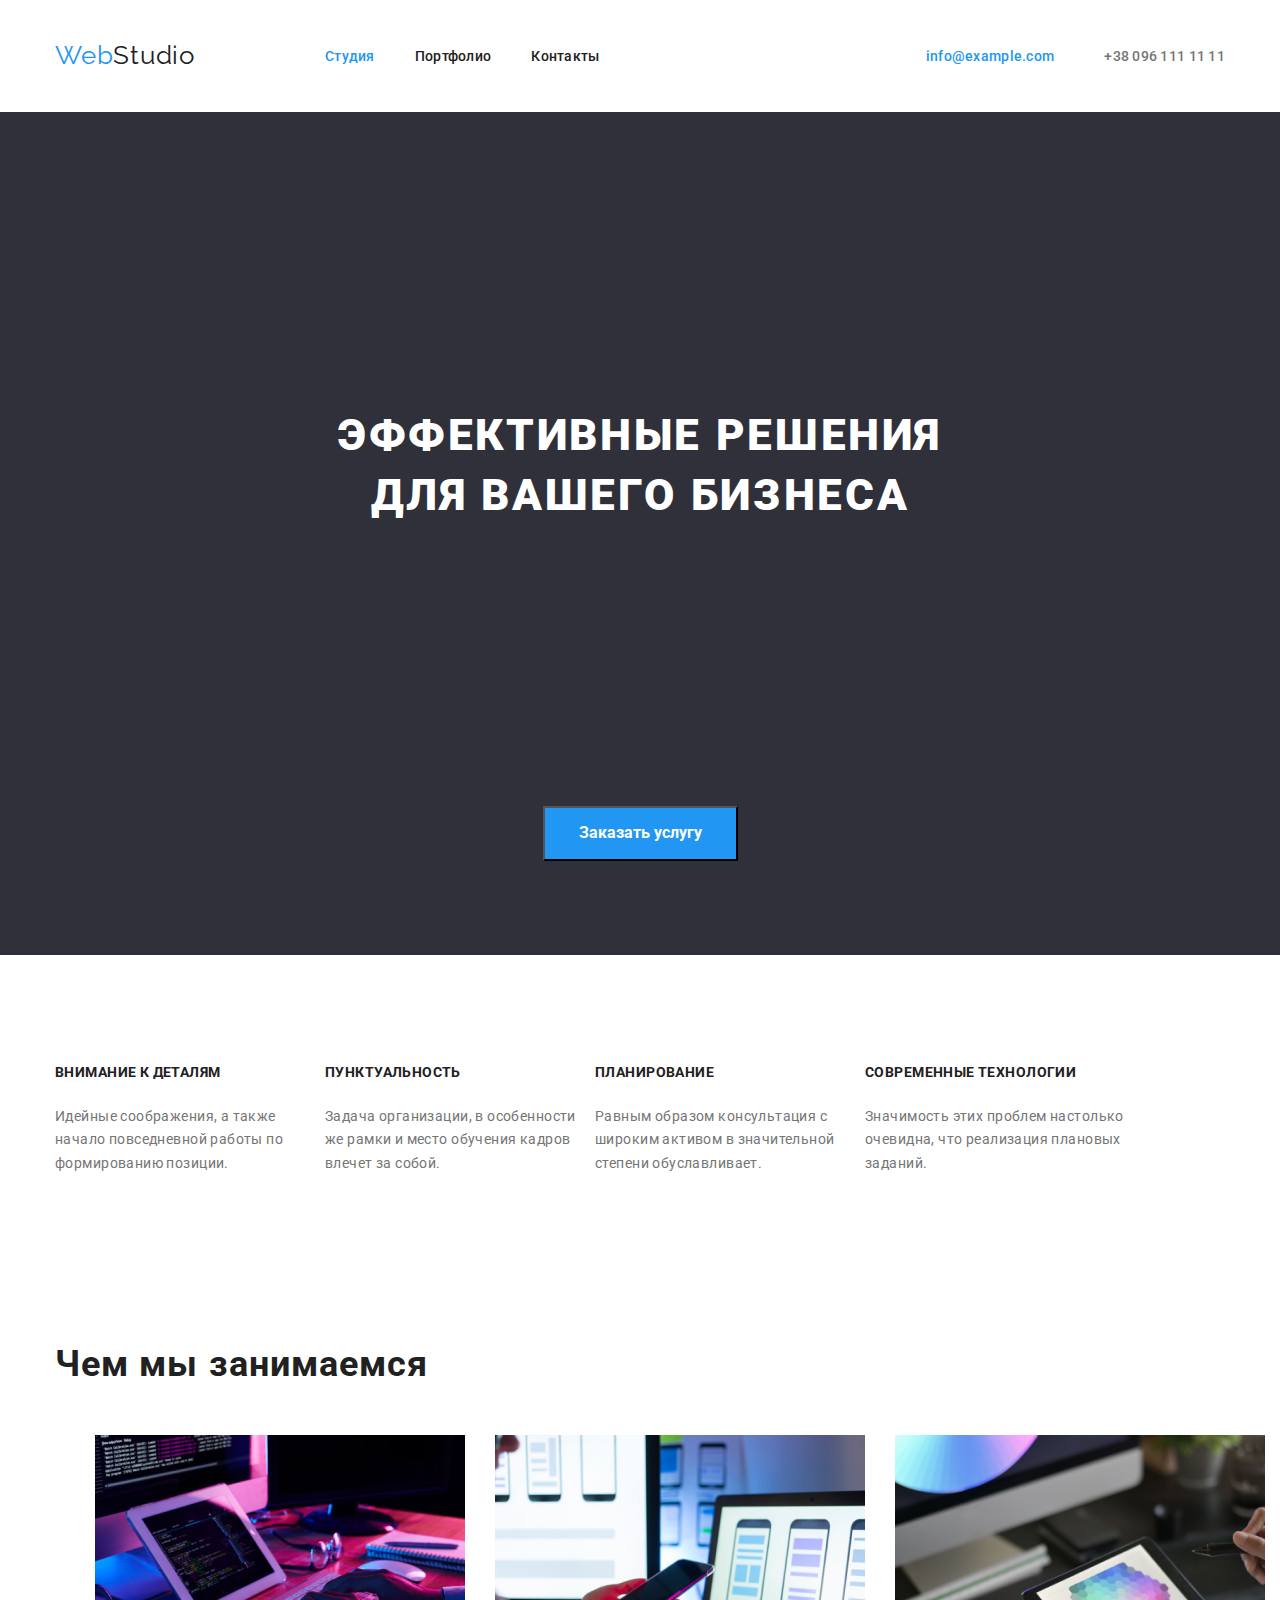
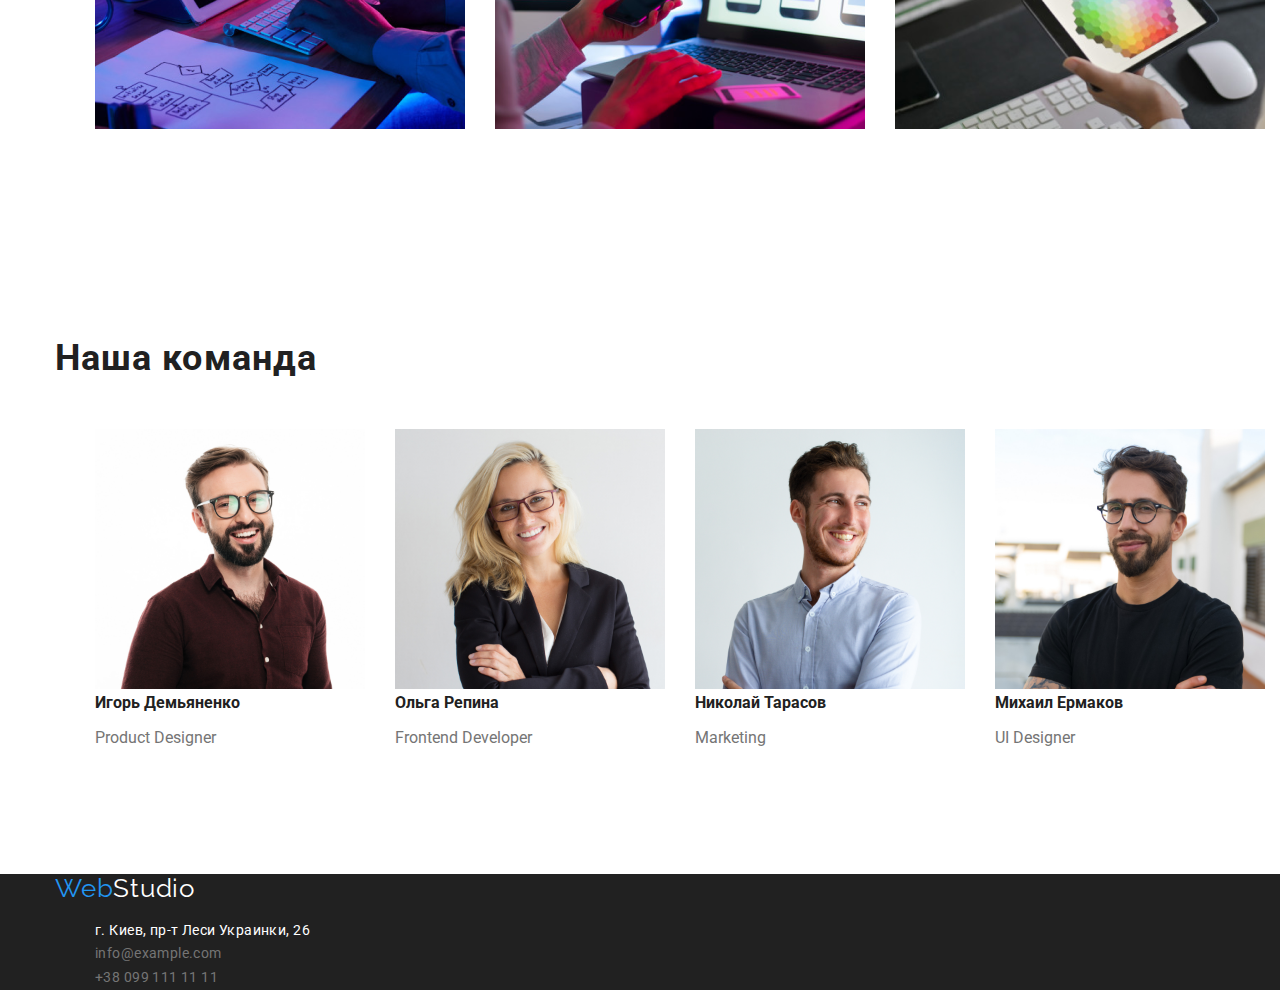
==== index.html @ e4131b30 "HW3" ====
<!DOCTYPE html>
<html lang="en">
  <head>
    <meta charset="UTF-8" />
    <meta http-equiv="X-UA-Compatible" content="IE=edge" />
    <meta name="viewport" content="width=device-width, initial-scale=1.0" />
    <title>Document</title>
    <link rel="preconnect" href="https://fonts.googleapis.com" />
    <link rel="preconnect" href="https://fonts.gstatic.com" crossorigin />
    <link
      href="https://fonts.googleapis.com/css2?family=Raleway:wght@700&family=Roboto:wght@400;500;700;900&display=swap"
      rel="stylesheet"
    />
    <link rel="stylesheet" href="./modern-normalize.css" />
    <link rel="stylesheet" href="./CSS/styles.css" />
  </head>

  <body>
    <header class="page-header">
      <div class="container">
        <div class="header-content">
          <a href="./index.html" class="logo">
            Web<span class="logo_second">Studio</span>
          </a>
          <nav class="title">
            <ul class="site-nav">
              <li class="item">
                <a href="./index.html" class="link current">Студия</a>
              </li>
              <li class="item">
                <a href="./portfolio.html" class="link">Портфолио</a>
              </li>
              <li class="item"><a href="" class="link">Контакты</a></li>
            </ul>
          </nav>
          <ul class="auth-nav">
            <li class="item">
              <a href="mailto:info@example.com" class="link current"
                >info@example.com
              </a>
            </li>
            <li class="item">
              <a href="tel:+380961111111" class="link">+38 096 111 11 11</a>
            </li>
          </ul>
        </div>
      </div>
    </header>
    <main>
      <section class="section hero">
        <div class="container">
          <h1 class="title">
            ЭФФЕКТИВНЫЕ РЕШЕНИЯ<br />
            ДЛЯ ВАШЕГО БИЗНЕСА
          </h1>
          <button type="button" class="text">Заказать услугу</button>
        </div>
      </section>

      <!--Наши преимущества-->
      <section class="section">
        <div class="container">
          <!--<h2>Наши преимущества</h2>-->
          <ul class="feature-list">
            <li class="item">
              <h3 class="title">Внимание к деталям</h3>
              <p class="text">
                Идейные соображения, а также начало повседневной работы по
                формированию позиции.
              </p>
            </li>
            <li class="item">
              <h3 class="title">Пунктуальность</h3>
              <p class="text">
                Задача организации, в особенности же рамки и место обучения
                кадров влечет за собой.
              </p>
            </li>
            <li class="item">
              <h3 class="title">Планирование</h3>
              <p class="text">
                Равным образом консультация с широким активом в значительной
                степени обуславливает.
              </p>
            </li>
            <li class="item">
              <h3 class="title">Современные технологии</h3>
              <p class="text">
                Значимость этих проблем настолько очевидна, что реализация
                плановых заданий.
              </p>
            </li>
          </ul>
        </div>
      </section>
      <!--Секция "Чем мы занимаемся"-->
      <section class="section">
        <div class="container">
          <h2 class="section-title">Чем мы занимаемся</h2>
          <ul class="works-list">
            <li class="works">
              <img
                src="./img/123.png"
                alt="Человек с клавиатурой"
                width="370"
              />
            </li>
            <li class="works">
              <img
                src="./img/telefon.png"
                alt="Человек с телефоном"
                width="370"
              />
            </li>
            <li class="works">
              <img
                src="./img/planshet.png"
                alt="Человек с планшетом"
                width="370"
              />
            </li>
          </ul>
        </div>
      </section>
      <!--Секция "Наша команда"-->
      <section class="section">
        <div class="container">
          <h2 class="section-title">Наша команда</h2>
          <ul class="workers-list">
            <li class="works-img">
              <img src="./img/Product.jpg" alt="Product designer" width="270" />
              <h3 class="title">Игорь Демьяненко</h3>
              <p class="text">Product Designer</p>
            </li>
            <li class="works-img">
              <img
                src="./img/frontend.jpg"
                alt="Frontend developer"
                width="270"
              />
              <h3 class="title">Ольга Репина</h3>
              <p class="text">Frontend Developer</p>
            </li>
            <li class="works-img">
              <img src="./img/marketing.jpg" alt="Marketing" width="270" />
              <h3 class="title">Николай Тарасов</h3>
              <p class="text">Marketing</p>
            </li>
            <li class="works-img">
              <img src="./img/UI.jpg" alt="UI Designer" width="270" />
              <h3 class="title">Михаил Ермаков</h3>
              <p class="text">UI Designer</p>
            </li>
          </ul>
        </div>
      </section>
    </main>
    <footer class="end-page">
      <div class="container">
        <a href="./index.html" class="logo"
          >Web<span class="logo_second_color">Studio</span></a
        >
        <address>
          <ul class="address-section">
            <li><a href="" class="link">г. Киев, пр-т Леси Украинки, 26</a></li>
            <li>
              <a href="mailto:info@example.com" class="text"
                >info@example.com</a
              >
            </li>
            <li>
              <a href="tel:+380991111111" class="text">+38 099 111 11 11</a>
            </li>
          </ul>
        </address>
      </div>
    </footer>
  </body>
</html>
---- CSS/styles.css ----
:root {
  --primary-text-color: #757575;
  --litle-text-color: #212121;
  --accent-color: #2196f3;
  --additional-color: #ffffff;
}
body {
  font-family: Roboto, sans-serif;
  color: var(--primary-text-color);
}
ul {
  list-style: none;
}

.container {
  width: 1200px;
  margin-left: auto;
  margin-right: auto;
  padding-left: 15px;
  padding-right: 15px;
}
h1,
h2,
h3 {
  margin: 0;
  padding: 0;
}

.link {
  margin: 0;
  padding: 0;
  list-style: none;
}
.header-content {
  align-items: center;
  display: flex;
}

/*logo*/
.logo {
  font-family: Raleway, sans-serif;
  font-size: 26px;
  line-height: 1.12;
  letter-spacing: 0.03em;
  color: var(--accent-color);
  text-decoration: none;
}
.logo_second {
  color: var(--litle-text-color);
}

/*site-nave*/

.site-nav {
  display: flex;
  margin-left: 90px;
}
.auth-nav {
  display: flex;
  margin-left: auto;
}

.site-nav .item {
  margin-right: 40px;
}
.site-nav .item:last-child {
  margin-right: 0;
}

.site-nav .link {
  display: block;
  padding-top: 32px;
  padding-bottom: 32px;
  color: var(--litle-text-color);
  text-decoration: none;
  font-weight: 500;
  font-size: 14px;
  line-height: 1.14x;
  letter-spacing: 0.02em;
}
.site-nav .link:hover,
.site-nav .link:focus {
  color: var(--accent-color);
  display: block;
}
.site-nav .link.current {
  color: var(--accent-color);
}
.auth-nav .item + .item {
  margin-left: 50px;
}
.auth-nav .link {
  color: var(--primary-text-color);
  text-decoration: none;
  font-weight: 500;
  font-size: 14px;
  line-height: 1.14;
  letter-spacing: 0.02em;
}
.auth-nav .link:hover,
.auth-nav .link:focus {
  color: var(--accent-color);
  display: block;
}
.auth-nav .link.current {
  color: var(--accent-color);
}
.hero {
  background: rgba(47, 48, 58, 1);
  text-align: center;
}

.hero .title {
  color: var(--additional-color);
  font-weight: 900;
  font-size: 44px;
  line-height: 1.36;

  letter-spacing: 0.06em;
  padding-top: 200px;
  padding-bottom: 280px;
}
.hero .text {
  font-weight: 700;
  font-size: 16px;
  line-height: 1.8;
  background-color: var(--accent-color);
  color: var(--additional-color);
  margin-left: auto;
  margin-right: auto;
  cursor: pointer;
  display: inline-block;
  padding: 11px 34px;
}

/*Наши преимущества */
.section {
  padding-top: 94px;
  padding-bottom: 94px;
}
.feature-list {
  display: flex;
  align-items: center;
  padding: 0;
}
.feature-list .item {
  width: 270px;
  height: 75px;
  left: 215px;
  top: 800px;
}
.feature-list .title {
  font-weight: 700;
  font-size: 14px;
  line-height: 1.14;
  letter-spacing: 0.03em;
  text-transform: uppercase;
  color: var(--litle-text-color);
  padding-bottom: 10px;
  align-items: center;
}
.feature-list .text {
  font-weight: 400;
  font-size: 14px;
  line-height: 1.7;
  color: var(--primary-text-color);
  letter-spacing: 0.03em;
}

.section-title {
  align-items: center;
  margin-bottom: 50px;
  font-weight: 700;
  font-size: 36px;
  line-height: 1.16;
  letter-spacing: 0.03em;
  color: var(--litle-text-color);
}
.works-list {
  display: flex;
}
.works {
  margin-right: 30px;
}
.workers-list {
  display: flex;
}
.works-img {
  margin-right: 30px;
}
.workers-list .title {
  font-size: 16px;
  line-height: 1.18;
  color: var(--litle-text-color);
}
.workers-list .text {
  font-weight: 400;
  font-size: 16px;
  line-height: 1.18;
  color: var(--primary-text-color);
}
.end-page {
  background-color: var(--litle-text-color);
}
.logo_second_color {
  color: var(--additional-color);
}
.address-section .link {
  font-weight: 400;
  font-size: 14px;
  line-height: 1.7;
  color: var(--additional-color);
  letter-spacing: 0.03em;
  text-decoration: none;
  font-style: normal;
}
.address-section .text {
  font-weight: 400;
  font-size: 14px;
  line-height: 1.71;
  letter-spacing: 0.03em;
  color: var(--primary-text-color);
  text-decoration: none;
  font-style: normal;
}

/*portfolio section */
.btn {
  margin-left: 495px;
  margin-right: auto;
}
.btn .item + .item {
  margin-left: 8px;
}
.btn .item {
  margin-top: 100px;
}

.btn .current {
  font-weight: 500;
  font-size: 16px;
  line-height: 1.62;
  text-align: center;
  letter-spacing: 0.03em;
  color: var(--additional-color);
  background-color: var(--accent-color);
}
.btn .filter-button {
  font-weight: 500;
  font-size: 16px;
  line-height: 1.62;
  text-align: center;
  letter-spacing: 0.03em;
  color: var(--litle-text-color);
  cursor: pointer;
}
.btn .filter-button:hover,
.btn .filter-button:focus {
  background-color: var(--accent-color);
  color: var(--additional-color);
}
.projects .link {
  font-weight: 700;
  font-size: 18px;
  line-height: 2;
  letter-spacing: 0.06em;
  color: var(--litle-text-color);
}
.projects .text {
  font-weight: 400;
  font-size: 16px;
  line-height: 1.88;
  letter-spacing: 0.03em;
  color: var(--primary-text-color);
}
.project .title {
  display: none;
}
.project .btn {
  display: flex;
}

.projects {
  display: flex;
  flex-wrap: wrap;
  width: 1230px;
  padding-left: 15px;
  padding-right: 15px;
  margin-left: auto;
  margin-right: auto;
}
.element {
  width: calc((100% - 60px) / 3);
  margin-right: 30px;
  margin-bottom: 30px;
}
.element:nth-child(3n) {
  margin-right: 0px;
}
.element:nth-last-child(-n + 3) {
  margin-bottom: 0px;
}
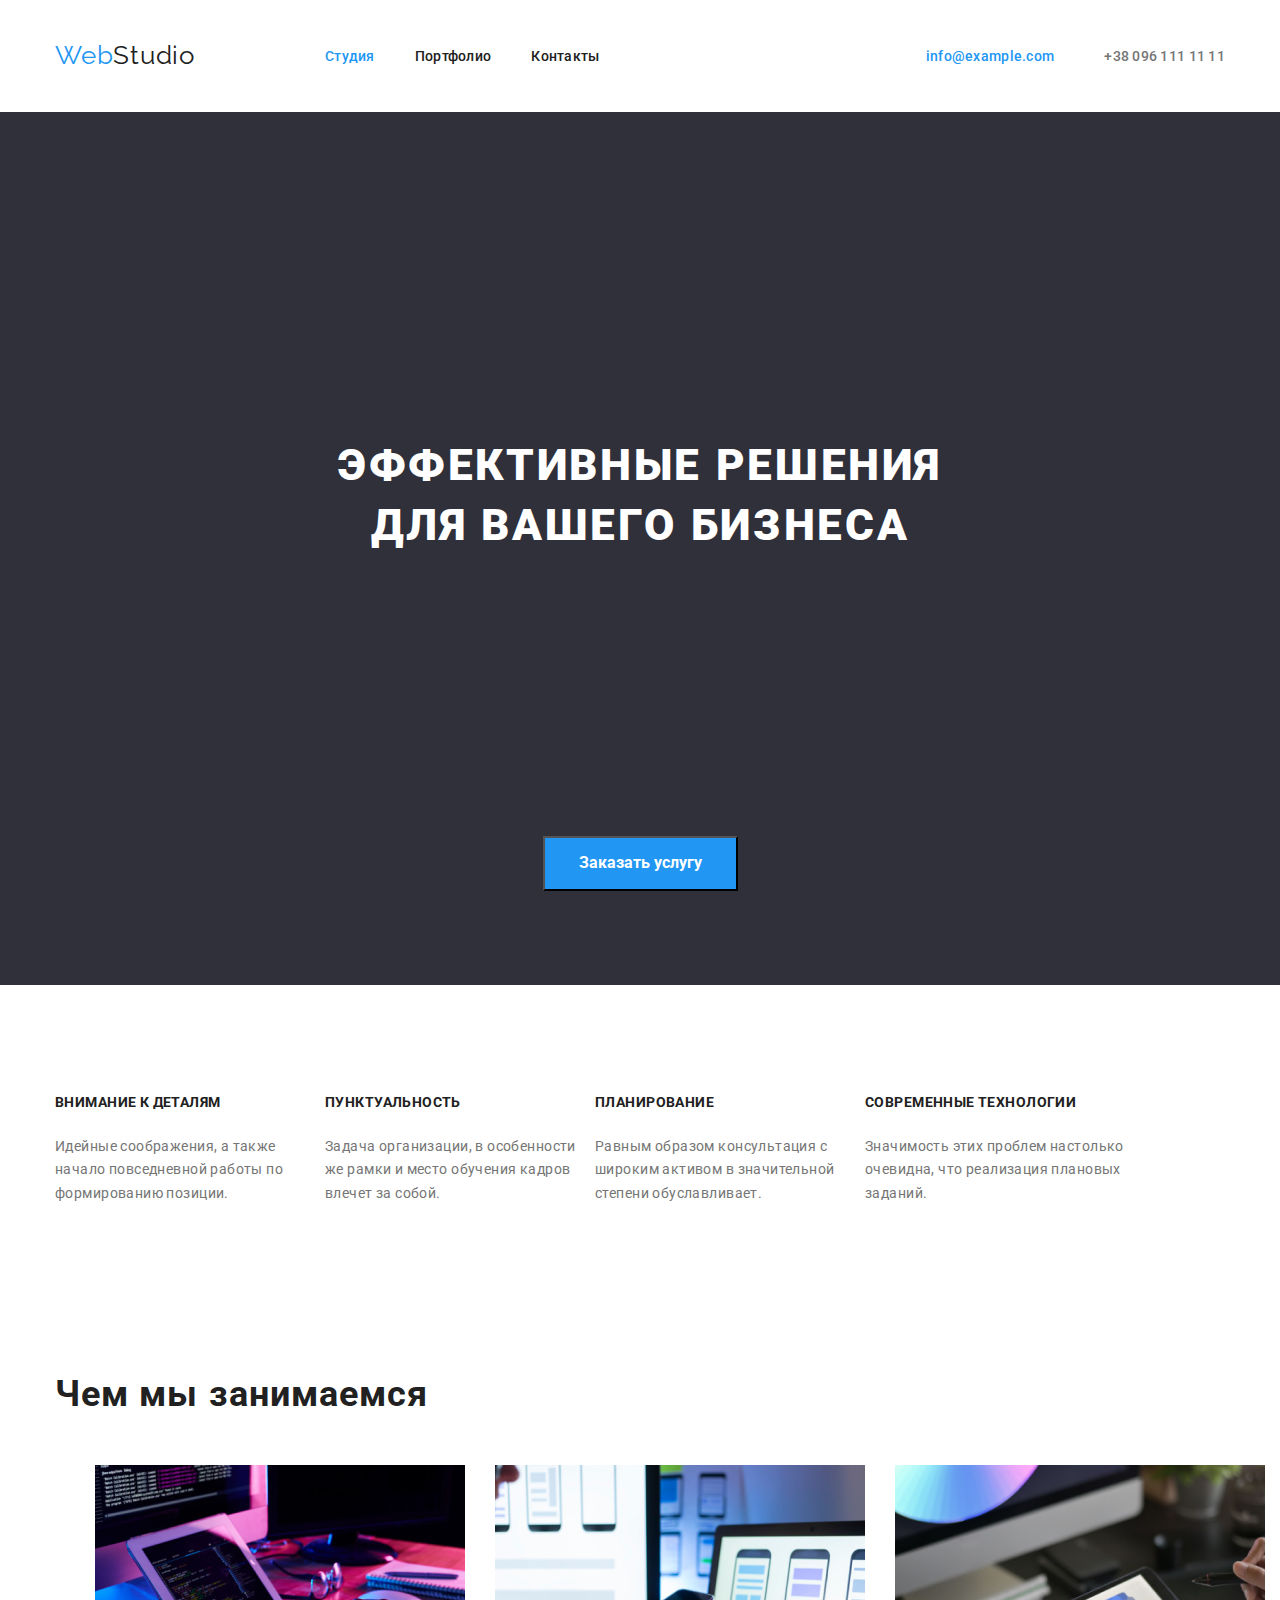
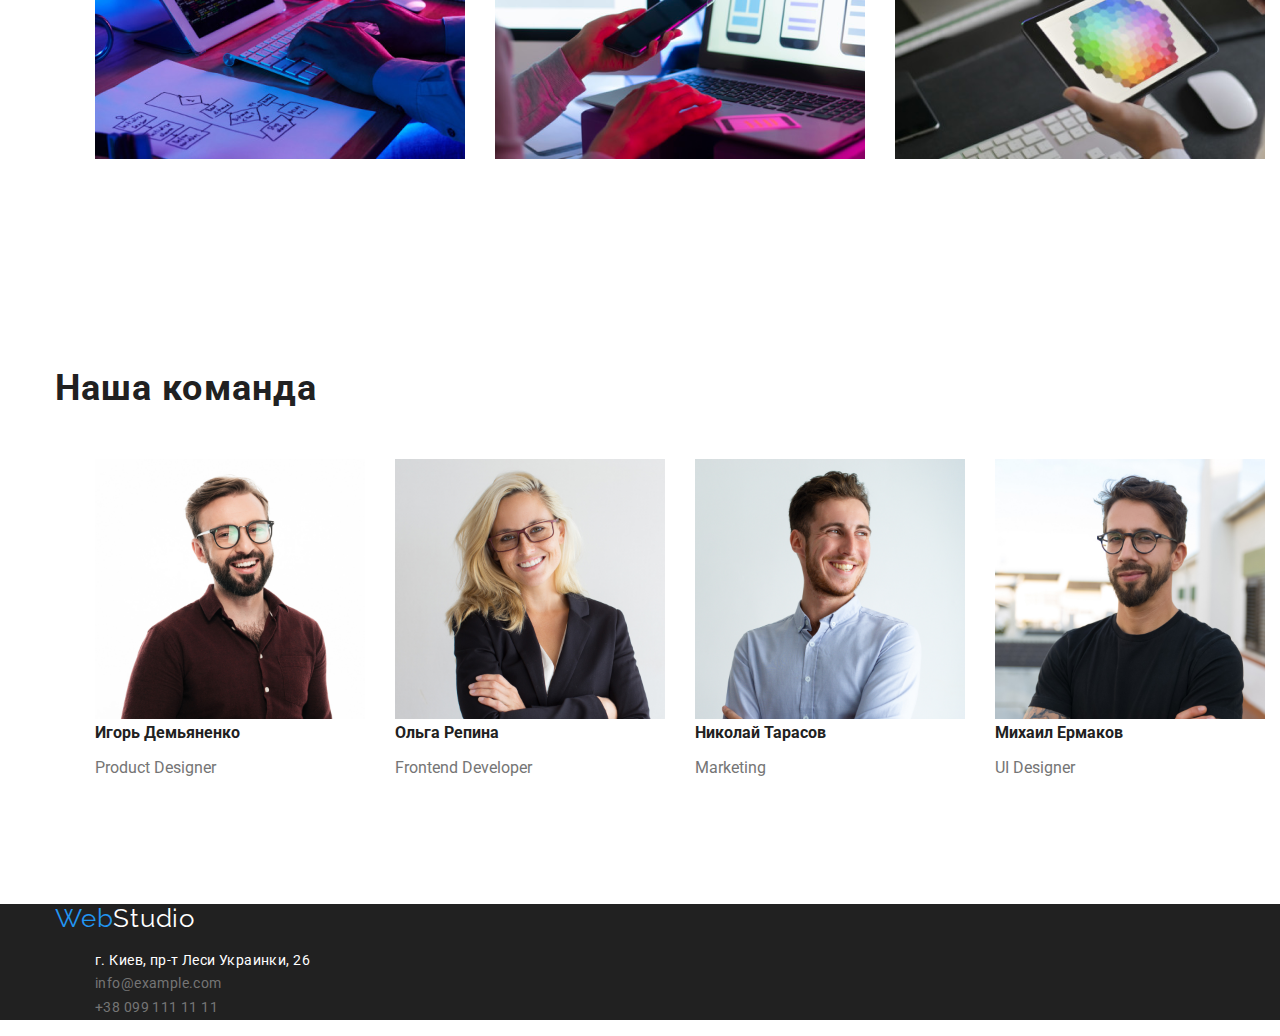
==== commit b481fd1d: "HW3" ====
--- a/index.html
+++ b/index.html
@@ -53,7 +53,7 @@
             ЭФФЕКТИВНЫЕ РЕШЕНИЯ<br />
             ДЛЯ ВАШЕГО БИЗНЕСА
           </h1>
-          <button type="button" class="text">Заказать услугу</button>
+          <button type="button" class="button">Заказать услугу</button>
         </div>
       </section>
 
--- a/CSS/styles.css
+++ b/CSS/styles.css
@@ -115,12 +115,12 @@
   font-weight: 900;
   font-size: 44px;
   line-height: 1.36;
-
   letter-spacing: 0.06em;
   padding-top: 200px;
   padding-bottom: 280px;
-}
-.hero .text {
+  margin-top: 30px;
+}
+.hero .button {
   font-weight: 700;
   font-size: 16px;
   line-height: 1.8;
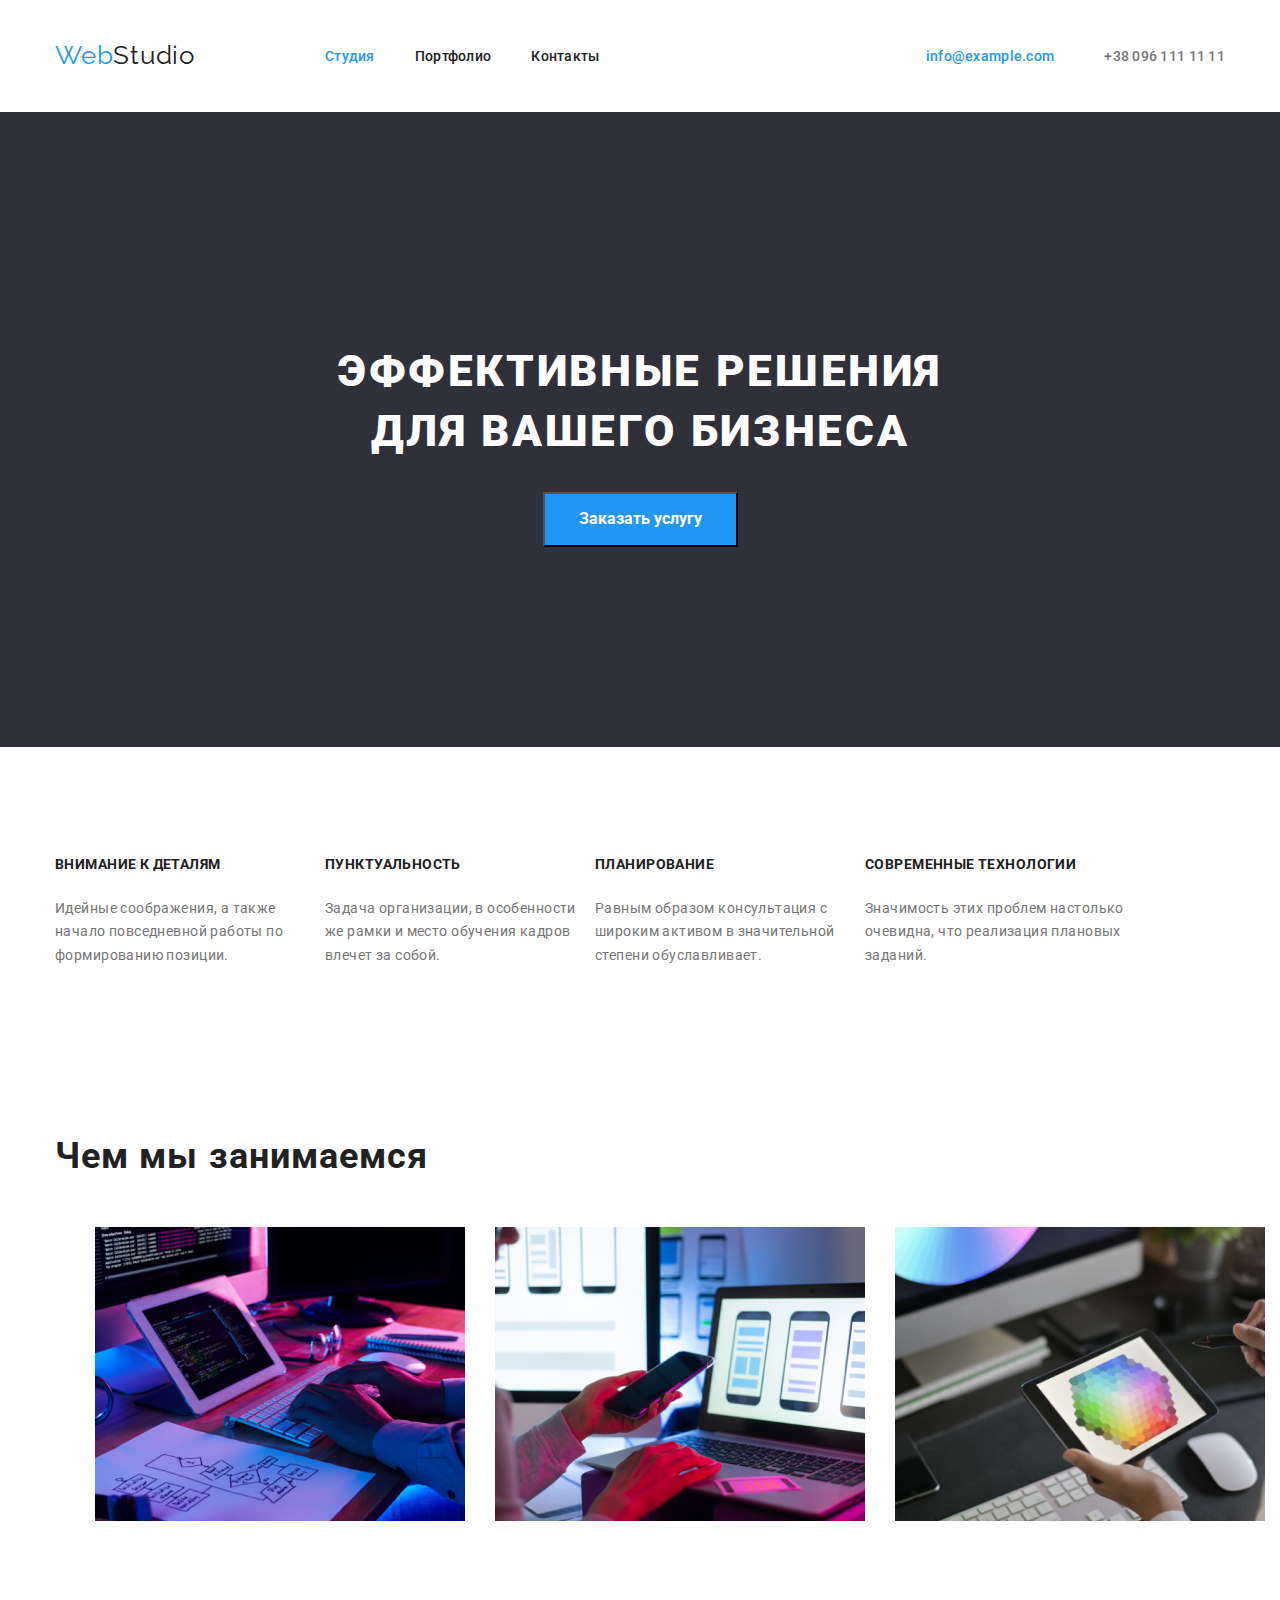
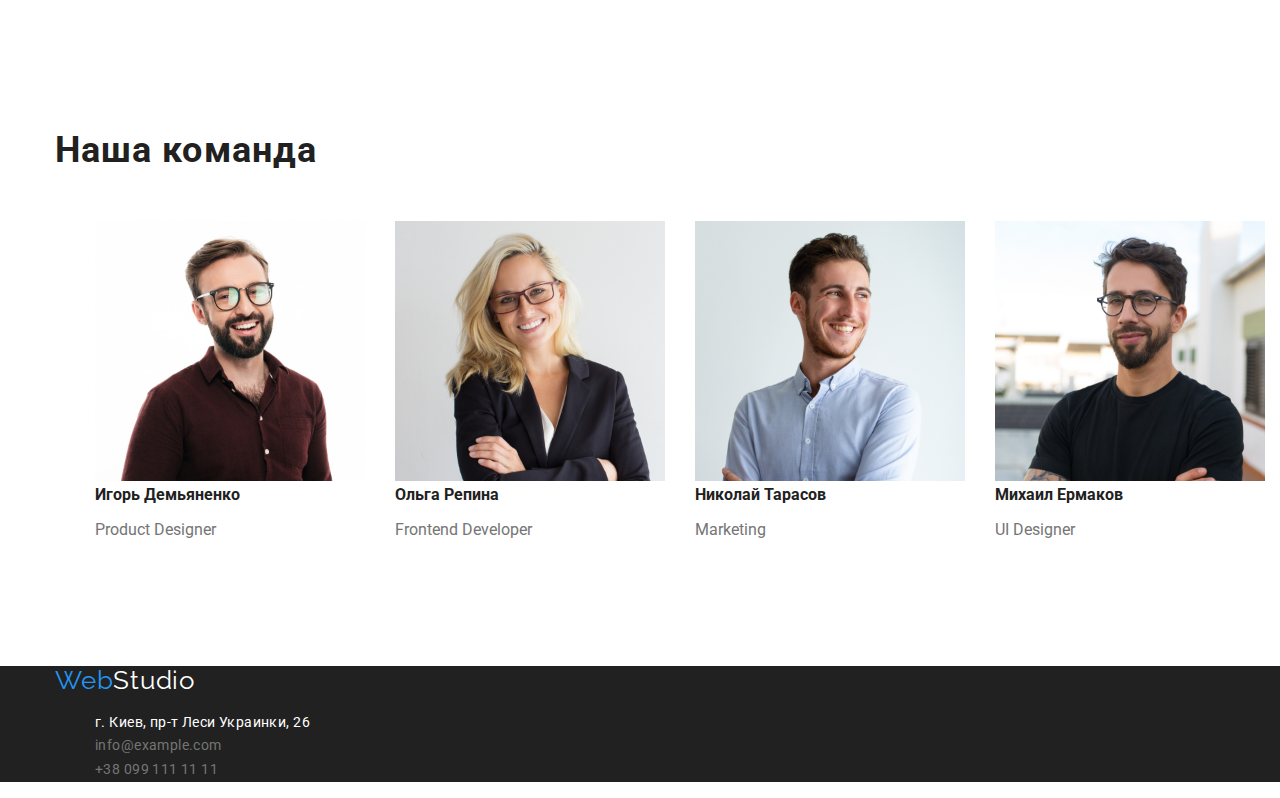
==== commit 44d1988f: "HW3" ====
--- a/index.html
+++ b/index.html
@@ -47,7 +47,7 @@
       </div>
     </header>
     <main>
-      <section class="section hero">
+      <section class="hero">
         <div class="container">
           <h1 class="title">
             ЭФФЕКТИВНЫЕ РЕШЕНИЯ<br />
--- a/CSS/styles.css
+++ b/CSS/styles.css
@@ -108,6 +108,7 @@
 .hero {
   background: rgba(47, 48, 58, 1);
   text-align: center;
+  padding: 200px 0;
 }
 
 .hero .title {
@@ -116,8 +117,6 @@
   font-size: 44px;
   line-height: 1.36;
   letter-spacing: 0.06em;
-  padding-top: 200px;
-  padding-bottom: 280px;
   margin-top: 30px;
 }
 .hero .button {
@@ -131,6 +130,7 @@
   cursor: pointer;
   display: inline-block;
   padding: 11px 34px;
+  margin-top: 30px;
 }
 
 /*Наши преимущества */
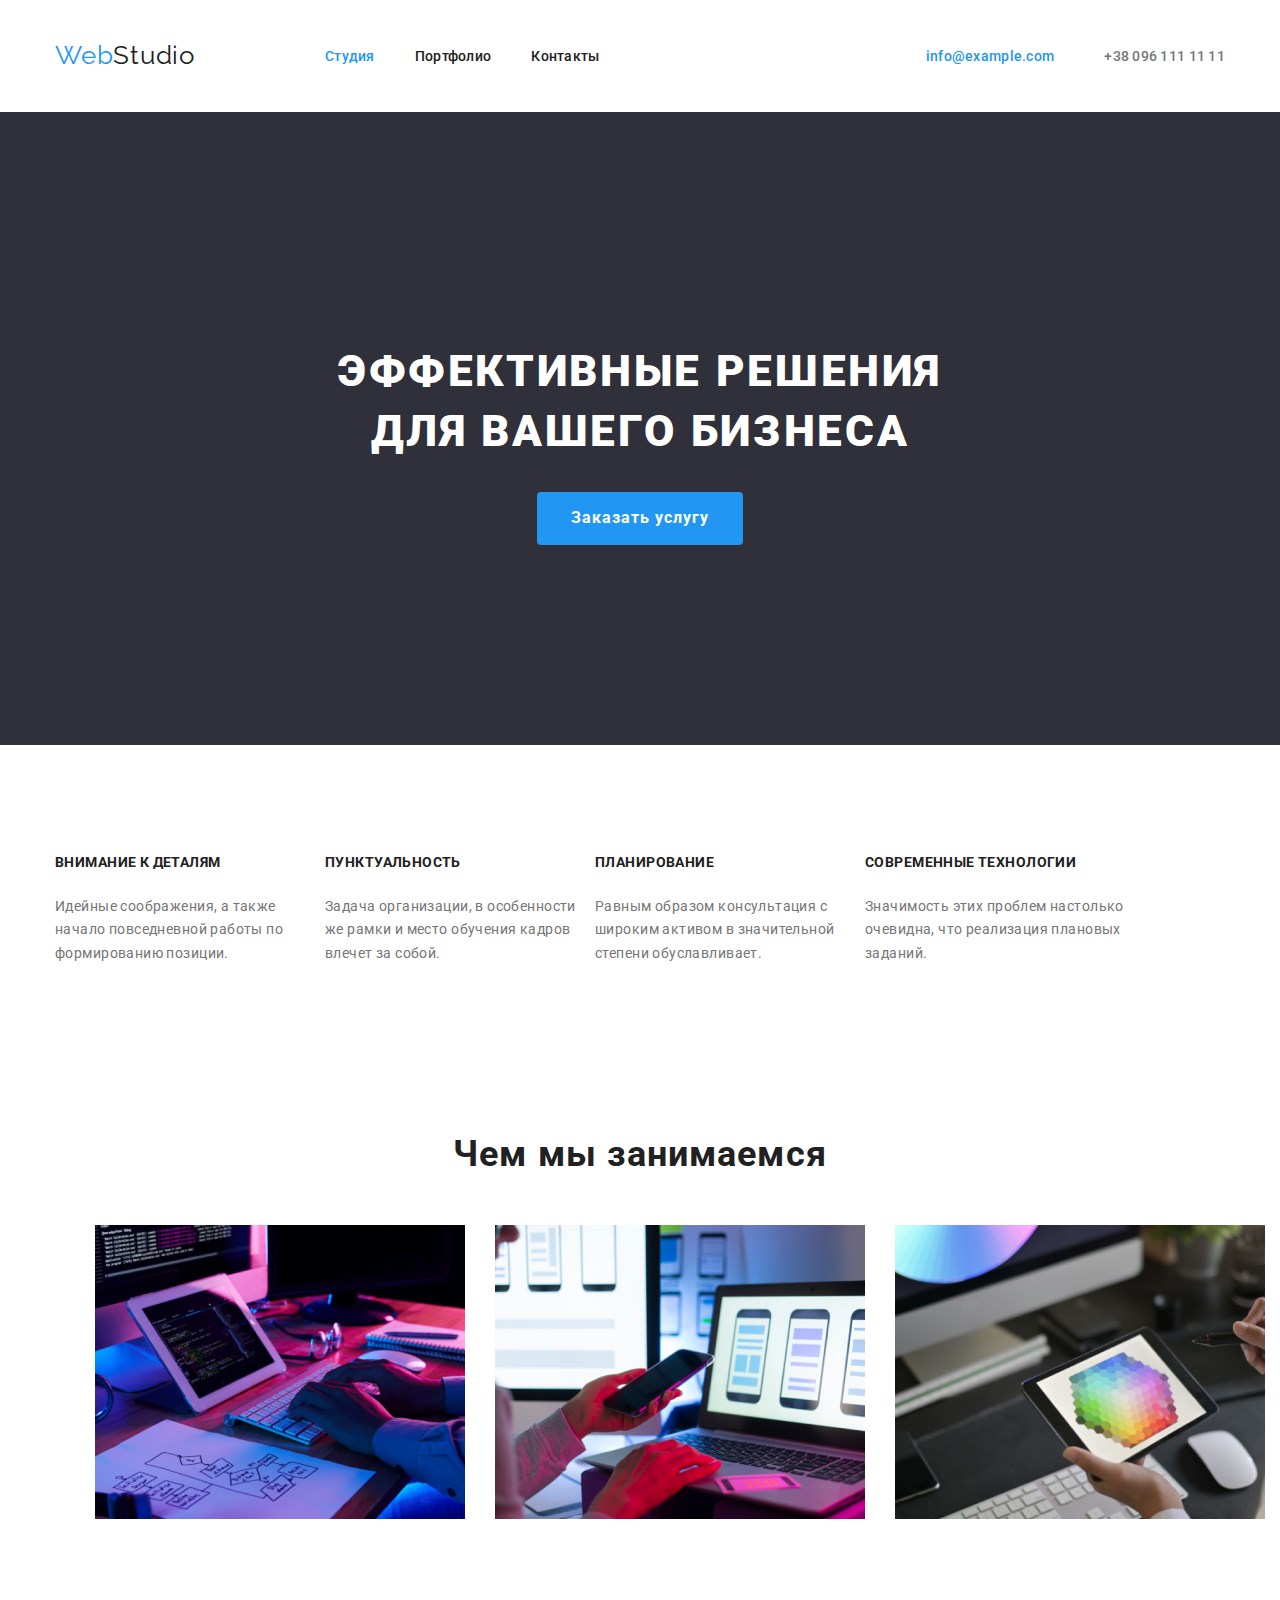
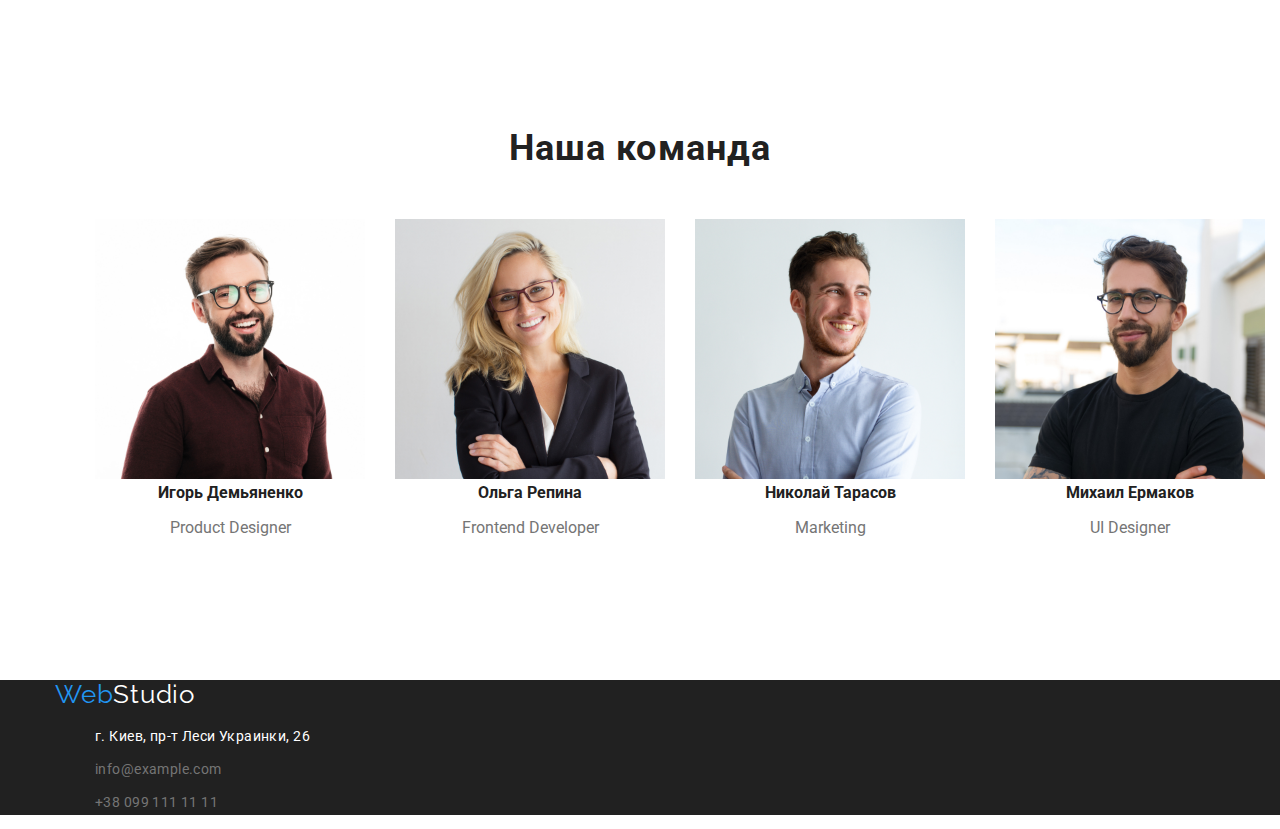
==== commit 6d3480e5: "HW3" ====
--- a/index.html
+++ b/index.html
@@ -157,18 +157,20 @@
     </main>
     <footer class="end-page">
       <div class="container">
-        <a href="./index.html" class="logo"
-          >Web<span class="logo_second_color">Studio</span></a
-        >
-        <address>
+        <p class="logo-footer">
+          <a href="./index.html" class="logo"
+            >Web<span class="logo_second_color">Studio</span></a
+          >
+        </p>
+        <address class="address">
           <ul class="address-section">
-            <li><a href="" class="link">г. Киев, пр-т Леси Украинки, 26</a></li>
-            <li>
+            <li class="street"><a href="" class="link">г. Киев, пр-т Леси Украинки, 26</a></li>
+            <li class="mail">
               <a href="mailto:info@example.com" class="text"
                 >info@example.com</a
               >
             </li>
-            <li>
+            <li class="mail">
               <a href="tel:+380991111111" class="text">+38 099 111 11 11</a>
             </li>
           </ul>
--- a/CSS/styles.css
+++ b/CSS/styles.css
@@ -129,8 +129,11 @@
   margin-right: auto;
   cursor: pointer;
   display: inline-block;
-  padding: 11px 34px;
+  padding: 10px 32px;
   margin-top: 30px;
+  border-color: transparent;
+  letter-spacing: 0.06em;
+  border-radius: 4px;
 }
 
 /*Наши преимущества */
@@ -168,7 +171,7 @@
 }
 
 .section-title {
-  align-items: center;
+  text-align: center;
   margin-bottom: 50px;
   font-weight: 700;
   font-size: 36px;
@@ -192,18 +195,32 @@
   font-size: 16px;
   line-height: 1.18;
   color: var(--litle-text-color);
+  text-align: center;
 }
 .workers-list .text {
   font-weight: 400;
   font-size: 16px;
   line-height: 1.18;
   color: var(--primary-text-color);
+  text-align: center;
 }
 .end-page {
   background-color: var(--litle-text-color);
 }
 .logo_second_color {
   color: var(--additional-color);
+}
+.address {
+  font-style: normal;
+  font-size: 14px;
+  line-height: 1.71;
+  letter-spacing: 0.03em;
+}
+.address .street {
+  margin-bottom: 9px;
+}
+.address .mail {
+  margin-bottom: 9px;
 }
 .address-section .link {
   font-weight: 400;
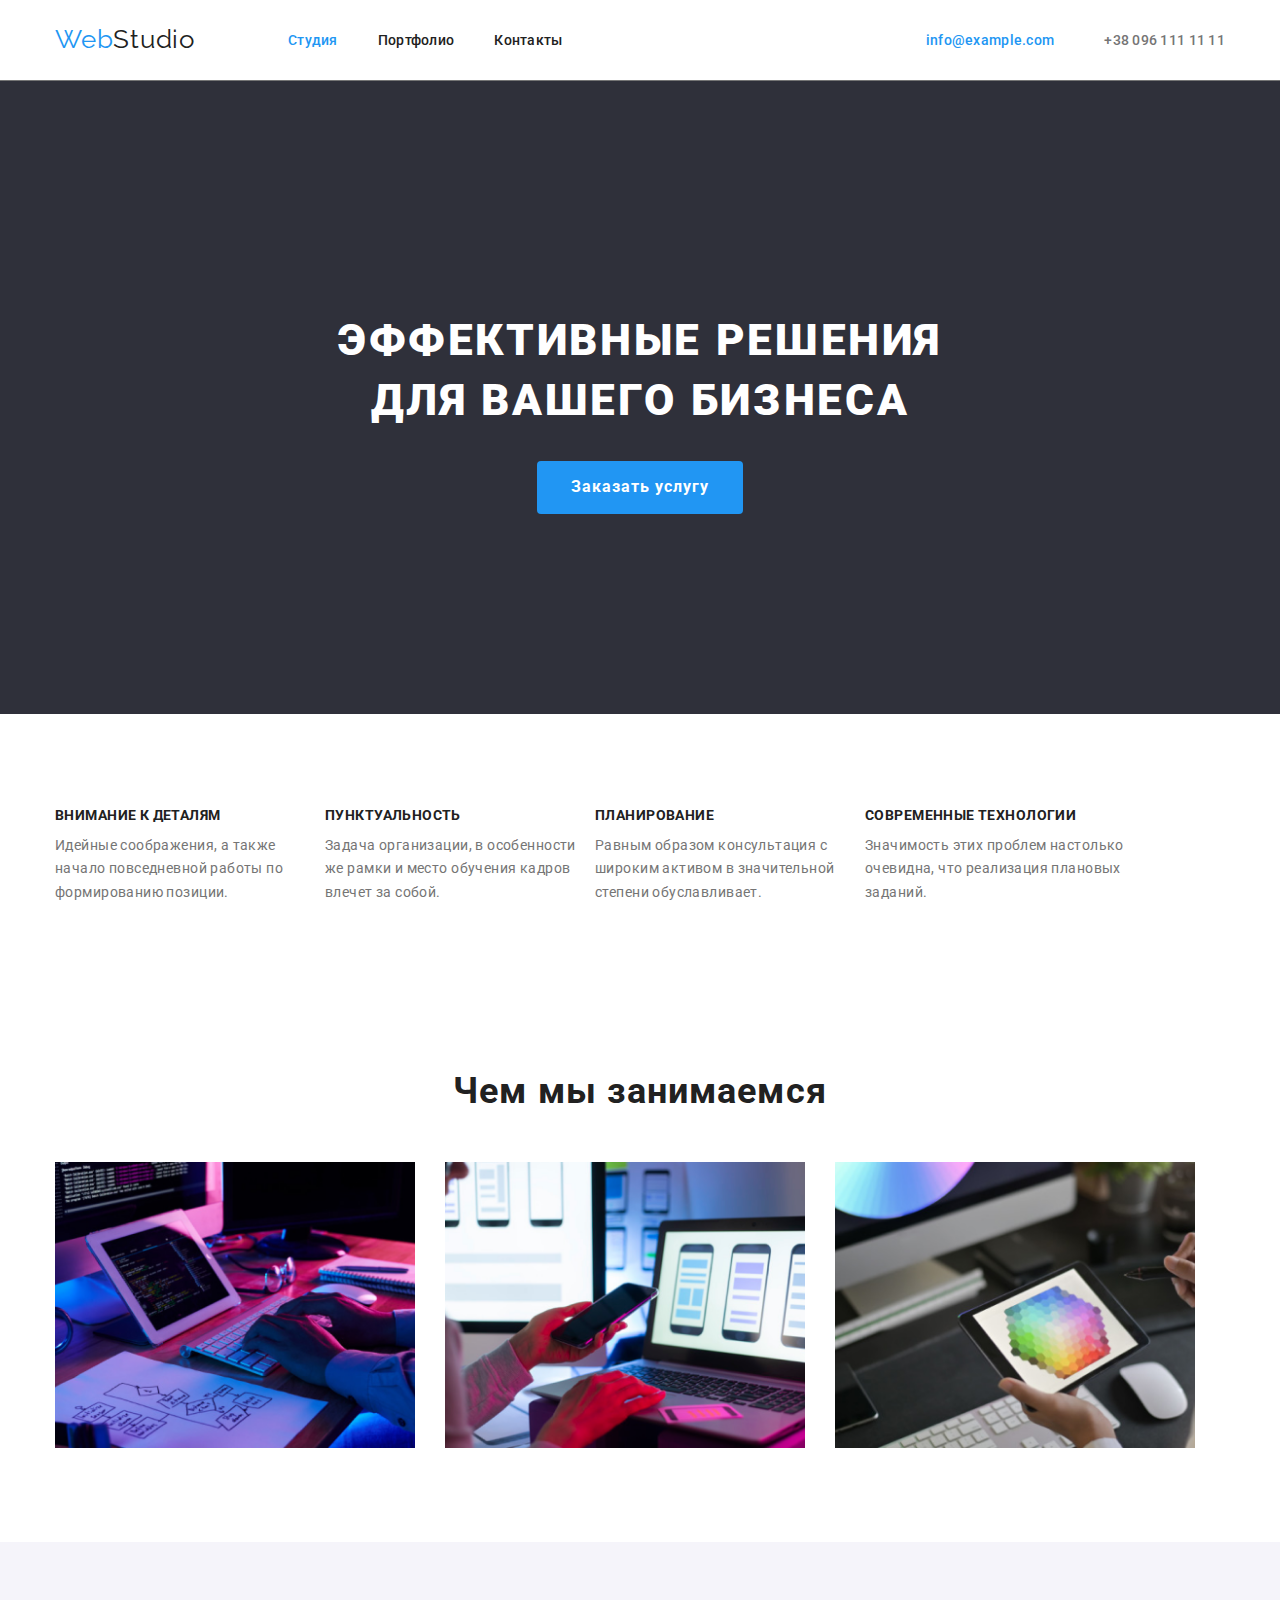
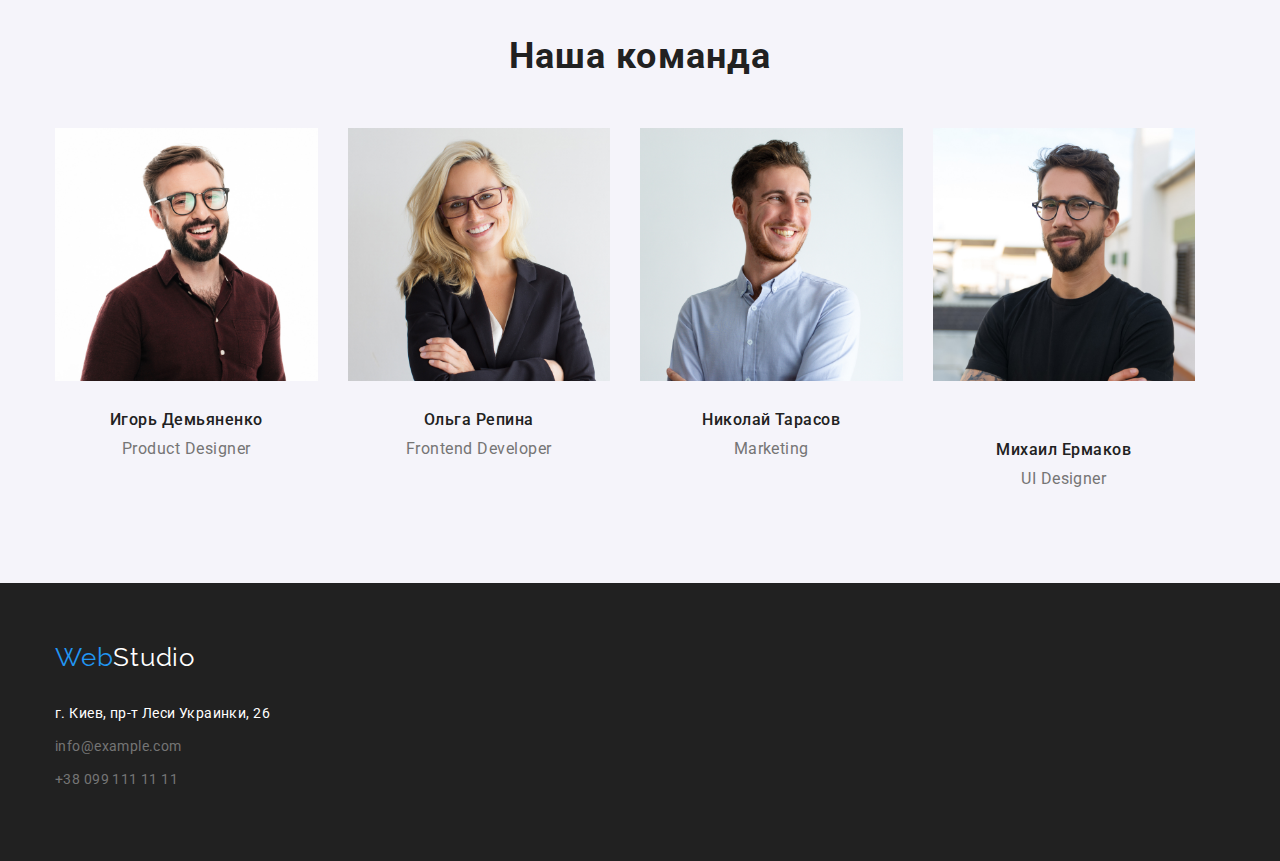
==== commit a15289e1: "HW3" ====
--- a/index.html
+++ b/index.html
@@ -22,7 +22,7 @@
           <a href="./index.html" class="logo">
             Web<span class="logo_second">Studio</span>
           </a>
-          <nav class="title">
+          <nav class="nav-block">
             <ul class="site-nav">
               <li class="item">
                 <a href="./index.html" class="link current">Студия</a>
@@ -61,6 +61,7 @@
       <section class="section">
         <div class="container">
           <!--<h2>Наши преимущества</h2>-->
+          <h2 class="hide">Наши преимущества</h2>
           <ul class="feature-list">
             <li class="item">
               <h3 class="title">Внимание к деталям</h3>
@@ -123,14 +124,16 @@
         </div>
       </section>
       <!--Секция "Наша команда"-->
-      <section class="section">
+      <section class="section team">
         <div class="container">
           <h2 class="section-title">Наша команда</h2>
           <ul class="workers-list">
             <li class="works-img">
               <img src="./img/Product.jpg" alt="Product designer" width="270" />
+             <div class="team-section">
               <h3 class="title">Игорь Демьяненко</h3>
               <p class="text">Product Designer</p>
+              </div>
             </li>
             <li class="works-img">
               <img
@@ -138,18 +141,24 @@
                 alt="Frontend developer"
                 width="270"
               />
+              <div class="team-section">
               <h3 class="title">Ольга Репина</h3>
               <p class="text">Frontend Developer</p>
+              </div>
             </li>
             <li class="works-img">
-              <img src="./img/marketing.jpg" alt="Marketing" width="270" />
-              <h3 class="title">Николай Тарасов</h3>
+               <img src="./img/marketing.jpg" alt="Marketing" width="270" />
+             <div class="team-section">
+                <h3 class="title">Николай Тарасов</h3>
               <p class="text">Marketing</p>
+              </div>
             </li>
             <li class="works-img">
-              <img src="./img/UI.jpg" alt="UI Designer" width="270" />
-              <h3 class="title">Михаил Ермаков</h3>
+               <img src="./img/UI.jpg" alt="UI Designer" width="270" />
+               <div class="team-section"></div>
+                <h3 class="title">Михаил Ермаков</h3>
               <p class="text">UI Designer</p>
+              </div>
             </li>
           </ul>
         </div>
@@ -164,7 +173,9 @@
         </p>
         <address class="address">
           <ul class="address-section">
-            <li class="street"><a href="" class="link">г. Киев, пр-т Леси Украинки, 26</a></li>
+            <li class="street">
+              <a href="" class="link">г. Киев, пр-т Леси Украинки, 26</a>
+            </li>
             <li class="mail">
               <a href="mailto:info@example.com" class="text"
                 >info@example.com</a
--- a/CSS/styles.css
+++ b/CSS/styles.css
@@ -9,6 +9,8 @@
   color: var(--primary-text-color);
 }
 ul {
+  margin: 0;
+  padding: 0;
   list-style: none;
 }
 
@@ -16,12 +18,12 @@
   width: 1200px;
   margin-left: auto;
   margin-right: auto;
-  padding-left: 15px;
-  padding-right: 15px;
+  padding: 0 15px;
 }
 h1,
 h2,
-h3 {
+h3,
+p {
   margin: 0;
   padding: 0;
 }
@@ -34,6 +36,9 @@
 .header-content {
   align-items: center;
   display: flex;
+}
+.page-header {
+  border-bottom: 1px solid;
 }
 
 /*logo*/
@@ -50,10 +55,12 @@
 }
 
 /*site-nave*/
+.nav-block {
+  margin-left: 93px;
+}
 
 .site-nav {
   display: flex;
-  margin-left: 90px;
 }
 .auth-nav {
   display: flex;
@@ -69,8 +76,7 @@
 
 .site-nav .link {
   display: block;
-  padding-top: 32px;
-  padding-bottom: 32px;
+  padding: 32px 0;
   color: var(--litle-text-color);
   text-decoration: none;
   font-weight: 500;
@@ -141,6 +147,16 @@
   padding-top: 94px;
   padding-bottom: 94px;
 }
+.hide {
+  position: absolute;
+  width: 1px;
+  height: 1px;
+  margin: -1px;
+  padding: 0;
+  overflow: hidden;
+  border: 0;
+  clip: rect(0 0 0 0);
+}
 .feature-list {
   display: flex;
   align-items: center;
@@ -182,9 +198,17 @@
 .works-list {
   display: flex;
 }
+img {
+  display: block;
+  max-width: 100%;
+  height: auto;
+}
 .works {
   margin-right: 30px;
 }
+.team {
+  background: #f5f4fa;
+}
 .workers-list {
   display: flex;
 }
@@ -192,21 +216,32 @@
   margin-right: 30px;
 }
 .workers-list .title {
+  font-weight: 500;
   font-size: 16px;
   line-height: 1.18;
   color: var(--litle-text-color);
   text-align: center;
+  letter-spacing: 0.03em;
 }
 .workers-list .text {
   font-weight: 400;
+  line-height: 19px;
   font-size: 16px;
   line-height: 1.18;
   color: var(--primary-text-color);
   text-align: center;
+  letter-spacing: 0.03em;
+  margin-top: 10px;
+}
+.team-section {
+  padding-top: 30px;
+  padding-bottom: 30px;
 }
 .end-page {
+  padding: 60px 0;
   background-color: var(--litle-text-color);
 }
+
 .logo_second_color {
   color: var(--additional-color);
 }
@@ -215,6 +250,11 @@
   font-size: 14px;
   line-height: 1.71;
   letter-spacing: 0.03em;
+  margin-top: 30px;
+}
+.address-section {
+  margin-bottom: 0;
+  padding: 0;
 }
 .address .street {
   margin-bottom: 9px;
@@ -295,6 +335,8 @@
 }
 .project .btn {
   display: flex;
+}
+.project .item {
 }
 
 .projects {
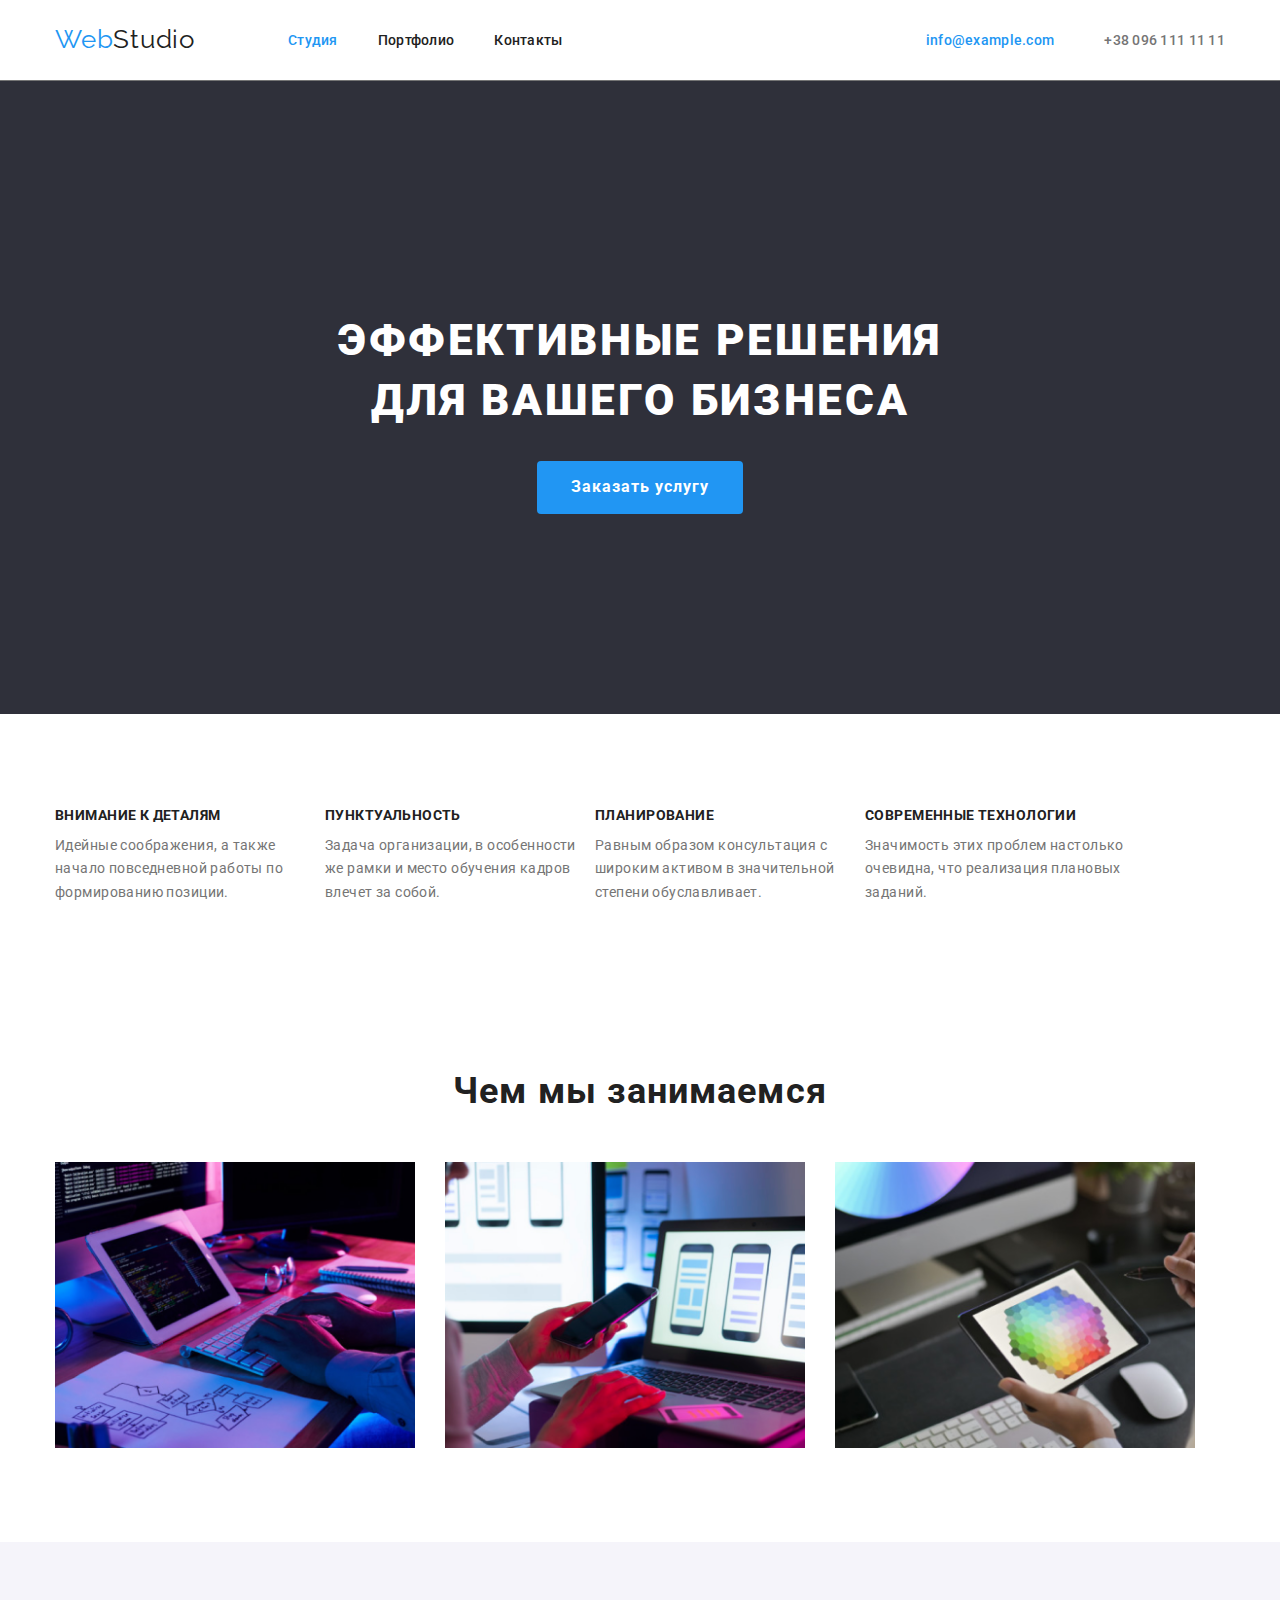
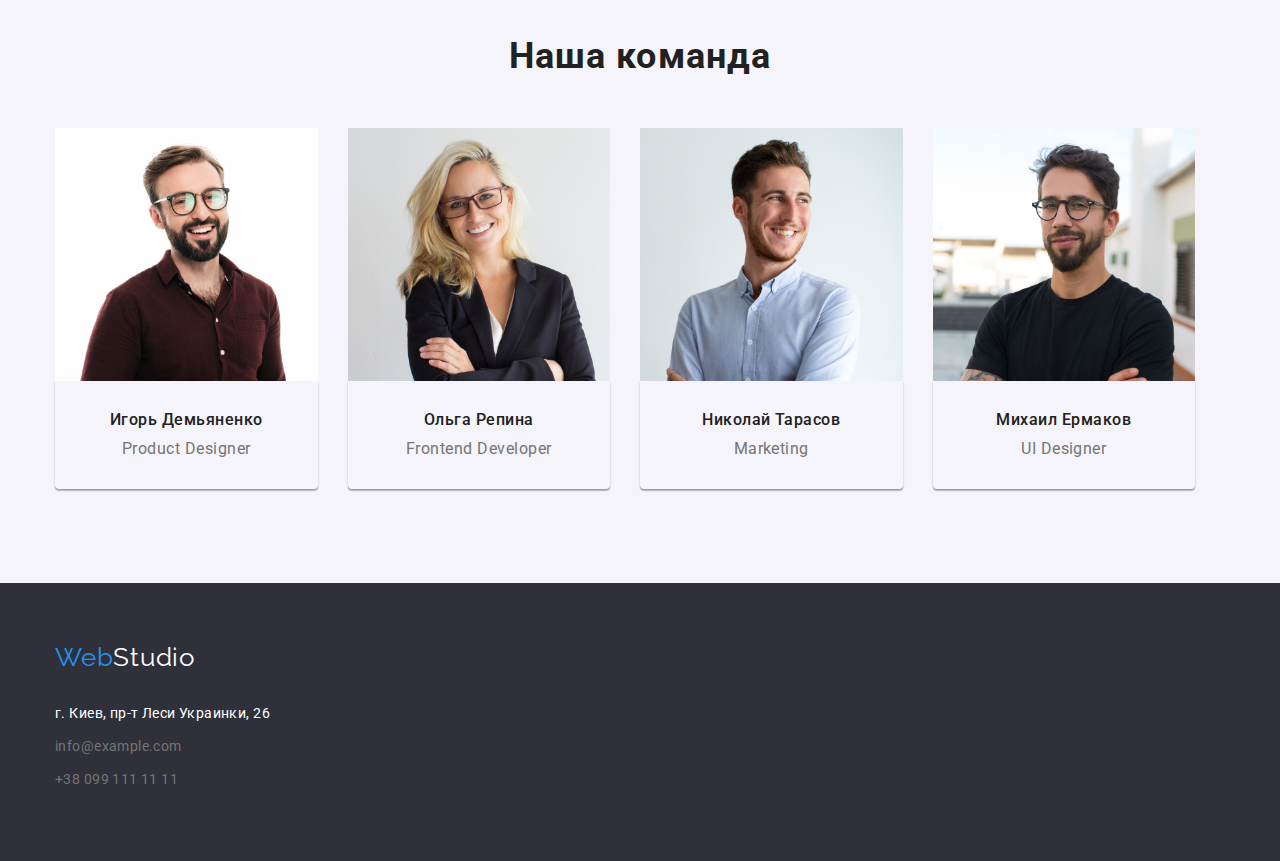
==== commit f5d43d15: "HW3" ====
--- a/index.html
+++ b/index.html
@@ -130,9 +130,9 @@
           <ul class="workers-list">
             <li class="works-img">
               <img src="./img/Product.jpg" alt="Product designer" width="270" />
-             <div class="team-section">
-              <h3 class="title">Игорь Демьяненко</h3>
-              <p class="text">Product Designer</p>
+              <div class="team-section">
+                <h3 class="title">Игорь Демьяненко</h3>
+                <p class="text">Product Designer</p>
               </div>
             </li>
             <li class="works-img">
@@ -142,22 +142,22 @@
                 width="270"
               />
               <div class="team-section">
-              <h3 class="title">Ольга Репина</h3>
-              <p class="text">Frontend Developer</p>
+                <h3 class="title">Ольга Репина</h3>
+                <p class="text">Frontend Developer</p>
               </div>
             </li>
             <li class="works-img">
-               <img src="./img/marketing.jpg" alt="Marketing" width="270" />
-             <div class="team-section">
+              <img src="./img/marketing.jpg" alt="Marketing" width="270" />
+              <div class="team-section">
                 <h3 class="title">Николай Тарасов</h3>
-              <p class="text">Marketing</p>
+                <p class="text">Marketing</p>
               </div>
             </li>
             <li class="works-img">
-               <img src="./img/UI.jpg" alt="UI Designer" width="270" />
-               <div class="team-section"></div>
+              <img src="./img/UI.jpg" alt="UI Designer" width="270" />
+              <div class="team-section">
                 <h3 class="title">Михаил Ермаков</h3>
-              <p class="text">UI Designer</p>
+                <p class="text">UI Designer</p>
               </div>
             </li>
           </ul>
--- a/CSS/styles.css
+++ b/CSS/styles.css
@@ -236,10 +236,13 @@
 .team-section {
   padding-top: 30px;
   padding-bottom: 30px;
+  box-shadow: 0px 1px 3px rgba(0, 0, 0, 0.12), 0px 1px 1px rgba(0, 0, 0, 0.14),
+    0px 2px 1px rgba(0, 0, 0, 0.2);
+  border-radius: 0px 0px 4px 4px;
 }
 .end-page {
   padding: 60px 0;
-  background-color: var(--litle-text-color);
+  background-color: #2f303a;
 }
 
 .logo_second_color {
@@ -282,15 +285,29 @@
 }
 
 /*portfolio section */
+.project .title {
+  position: absolute;
+  width: 1px;
+  height: 1px;
+  margin: -1px;
+  padding: 0;
+  overflow: hidden;
+  border: 0;
+  clip: rect(0 0 0 0);
+}
 .btn {
-  margin-left: 495px;
   margin-right: auto;
+  display: flex;
+  justify-content: center;
+  margin-bottom: 50px;
 }
 .btn .item + .item {
   margin-left: 8px;
 }
 .btn .item {
-  margin-top: 100px;
+  margin-top: 94px;
+  padding-bottom: 56px;
+  align-items: center;
 }
 
 .btn .current {
@@ -301,6 +318,12 @@
   letter-spacing: 0.03em;
   color: var(--additional-color);
   background-color: var(--accent-color);
+  cursor: pointer;
+  border-radius: 4px;
+  cursor: pointer;
+  padding: 6px 22px;
+  margin: 0;
+  border: transparent;
 }
 .btn .filter-button {
   font-weight: 500;
@@ -310,6 +333,11 @@
   letter-spacing: 0.03em;
   color: var(--litle-text-color);
   cursor: pointer;
+  border-radius: 4px;
+  cursor: pointer;
+  padding: 6px 22px;
+  margin: 0;
+  border: transparent;
 }
 .btn .filter-button:hover,
 .btn .filter-button:focus {
@@ -322,6 +350,7 @@
   line-height: 2;
   letter-spacing: 0.06em;
   color: var(--litle-text-color);
+  margin: 0;
 }
 .projects .text {
   font-weight: 400;
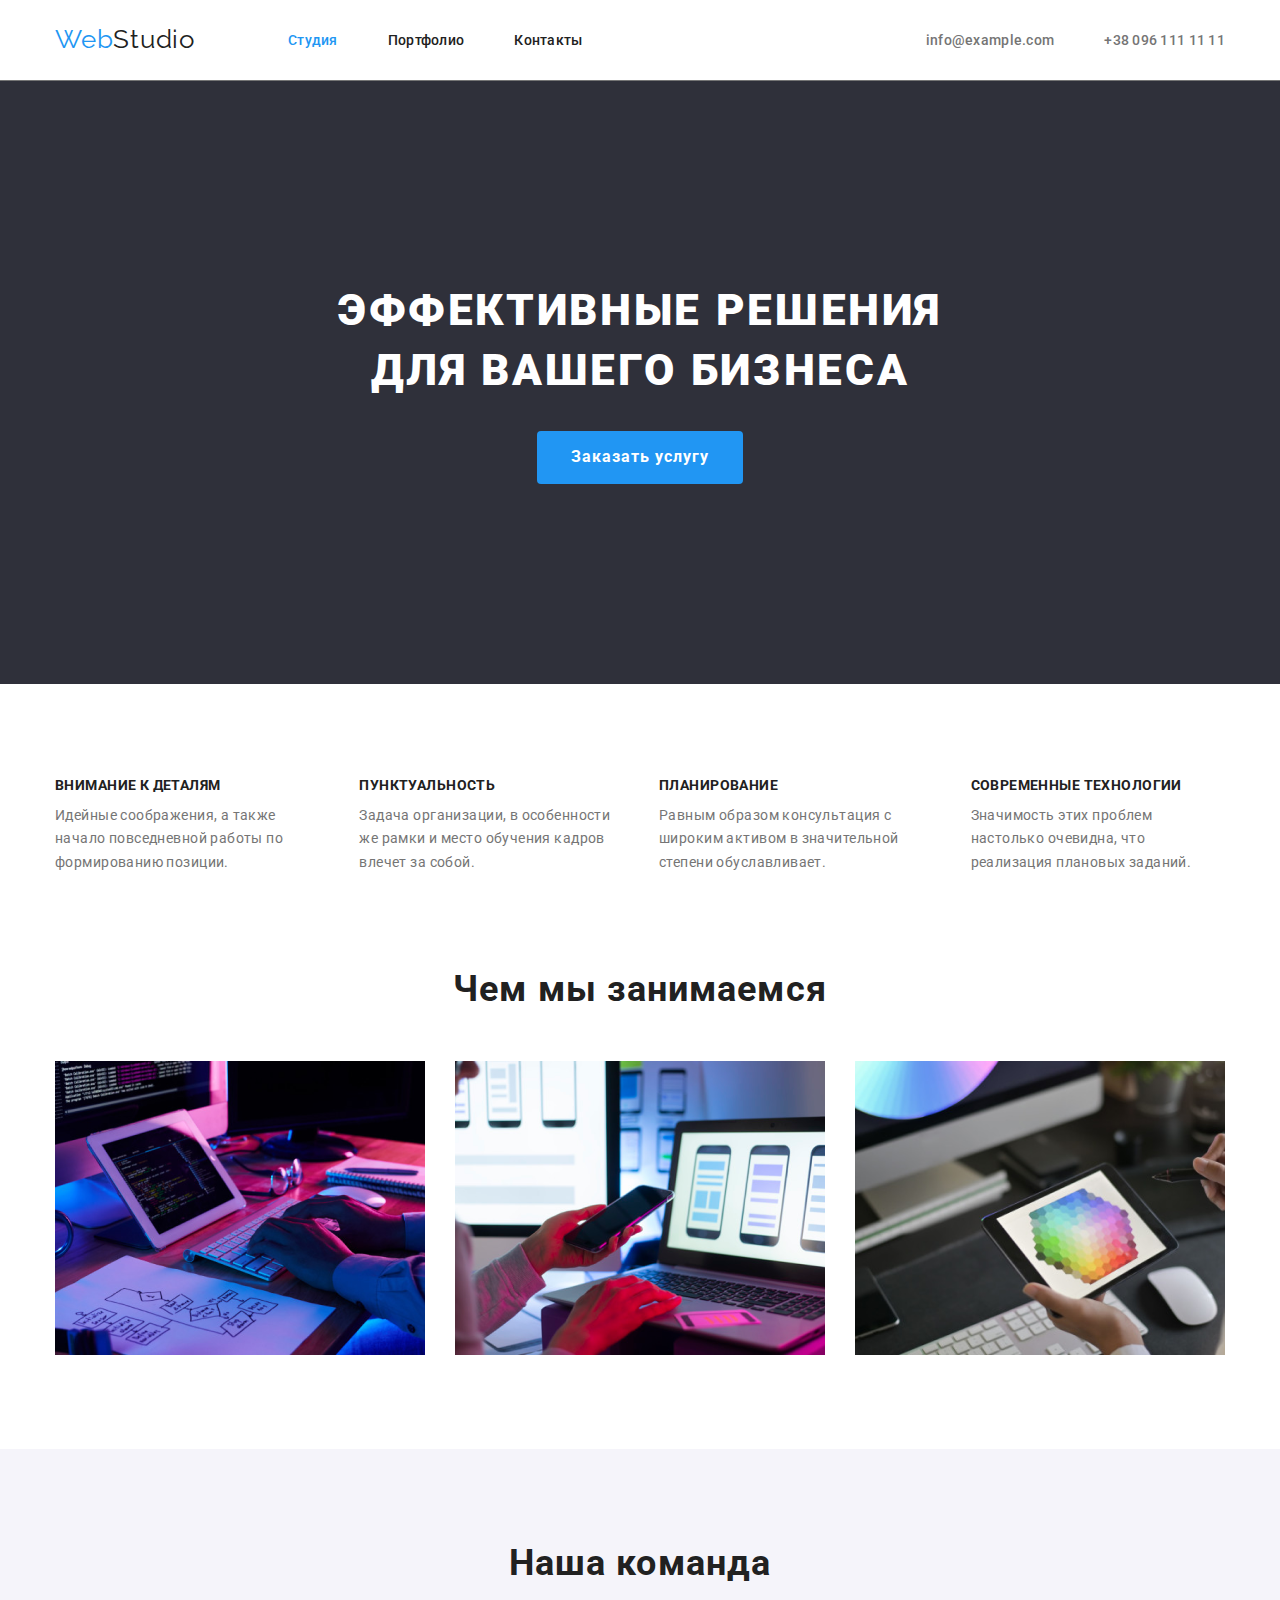
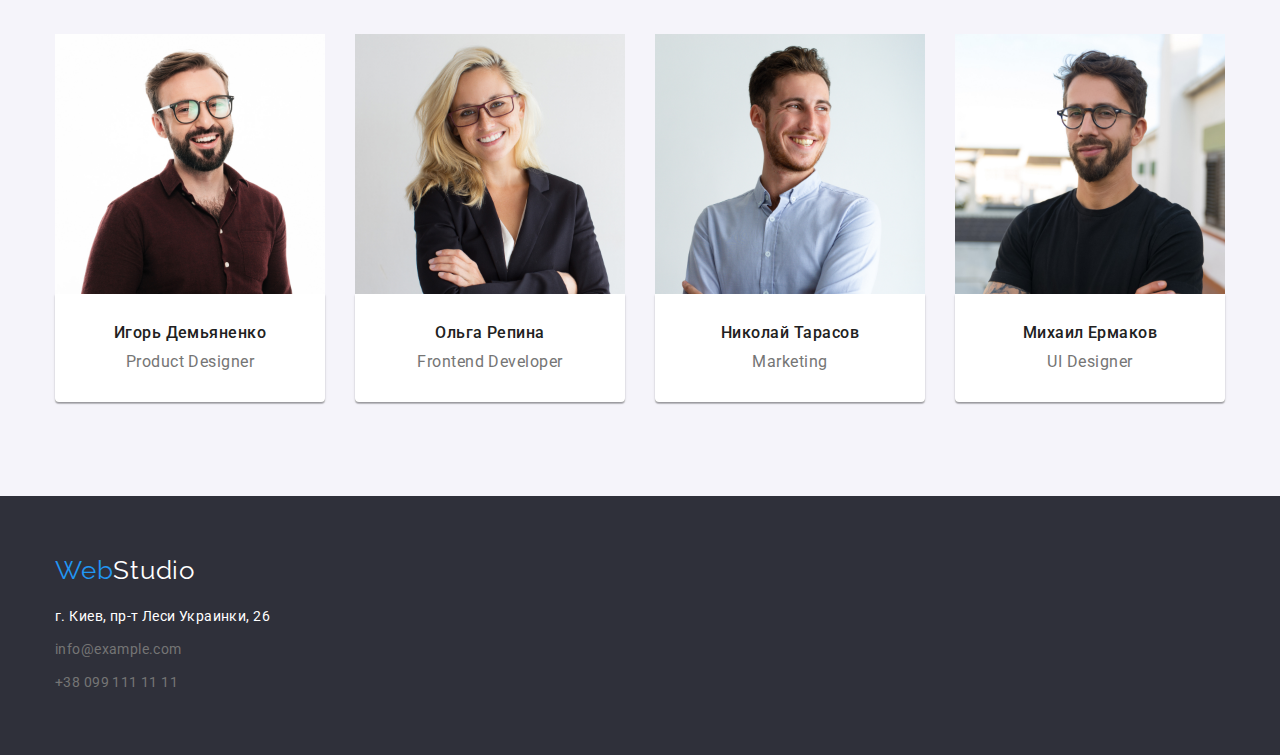
==== commit 44b2d019: "Update index.html" ====
--- a/index.html
+++ b/index.html
@@ -1,6 +1,7 @@
 <!DOCTYPE html>
 <html lang="en">
-  <head>
+
+<head>
     <meta charset="UTF-8" />
     <meta http-equiv="X-UA-Compatible" content="IE=edge" />
     <meta name="viewport" content="width=device-width, initial-scale=1.0" />
@@ -8,185 +9,161 @@
     <link rel="preconnect" href="https://fonts.googleapis.com" />
     <link rel="preconnect" href="https://fonts.gstatic.com" crossorigin />
     <link
-      href="https://fonts.googleapis.com/css2?family=Raleway:wght@700&family=Roboto:wght@400;500;700;900&display=swap"
-      rel="stylesheet"
-    />
+        href="https://fonts.googleapis.com/css2?family=Raleway:wght@700&family=Roboto:wght@400;500;700;900&display=swap"
+        rel="stylesheet" />
     <link rel="stylesheet" href="./modern-normalize.css" />
     <link rel="stylesheet" href="./CSS/styles.css" />
-  </head>
+</head>
 
-  <body>
+<body>
     <header class="page-header">
-      <div class="container">
-        <div class="header-content">
-          <a href="./index.html" class="logo">
-            Web<span class="logo_second">Studio</span>
-          </a>
-          <nav class="nav-block">
-            <ul class="site-nav">
-              <li class="item">
-                <a href="./index.html" class="link current">Студия</a>
-              </li>
-              <li class="item">
-                <a href="./portfolio.html" class="link">Портфолио</a>
-              </li>
-              <li class="item"><a href="" class="link">Контакты</a></li>
-            </ul>
-          </nav>
-          <ul class="auth-nav">
-            <li class="item">
-              <a href="mailto:info@example.com" class="link current"
-                >info@example.com
-              </a>
-            </li>
-            <li class="item">
-              <a href="tel:+380961111111" class="link">+38 096 111 11 11</a>
-            </li>
-          </ul>
+        <div class="container header-content">
+            <a href="./index.html" class="logo">
+                    Web<span class="logo_second">Studio</span>
+                </a>
+                <nav class="nav-block">
+                    <ul class="site-nav">
+                        <li class="item">
+                            <a href="./index.html" class="link current">Студия</a>
+                        </li>
+                        <li class="item">
+                            <a href="./portfolio.html" class="link">Портфолио</a>
+                        </li>
+                        <li class="item"><a href="" class="link">Контакты</a></li>
+                    </ul>
+                </nav>
+                <ul class="auth-nav">
+                    <li class="item">
+                        <a href="mailto:info@example.com" class="link">info@example.com
+                        </a>
+                    </li>
+                    <li class="item">
+                        <a href="tel:+380961111111" class="link">+38 096 111 11 11</a>
+                    </li>
+                </ul>
+            </div>
         </div>
-      </div>
     </header>
     <main>
-      <section class="hero">
-        <div class="container">
-          <h1 class="title">
-            ЭФФЕКТИВНЫЕ РЕШЕНИЯ<br />
-            ДЛЯ ВАШЕГО БИЗНЕСА
-          </h1>
-          <button type="button" class="button">Заказать услугу</button>
-        </div>
-      </section>
+        <section class="hero">
+            <div class="container">
+                <h1 class="title">
+                    ЭФФЕКТИВНЫЕ РЕШЕНИЯ<br />
+                    ДЛЯ ВАШЕГО БИЗНЕСА
+                </h1>
+                <button type="button" class="button">Заказать услугу</button>
+            </div>
+        </section>
 
-      <!--Наши преимущества-->
-      <section class="section">
-        <div class="container">
-          <!--<h2>Наши преимущества</h2>-->
-          <h2 class="hide">Наши преимущества</h2>
-          <ul class="feature-list">
-            <li class="item">
-              <h3 class="title">Внимание к деталям</h3>
-              <p class="text">
-                Идейные соображения, а также начало повседневной работы по
-                формированию позиции.
-              </p>
-            </li>
-            <li class="item">
-              <h3 class="title">Пунктуальность</h3>
-              <p class="text">
-                Задача организации, в особенности же рамки и место обучения
-                кадров влечет за собой.
-              </p>
-            </li>
-            <li class="item">
-              <h3 class="title">Планирование</h3>
-              <p class="text">
-                Равным образом консультация с широким активом в значительной
-                степени обуславливает.
-              </p>
-            </li>
-            <li class="item">
-              <h3 class="title">Современные технологии</h3>
-              <p class="text">
-                Значимость этих проблем настолько очевидна, что реализация
-                плановых заданий.
-              </p>
-            </li>
-          </ul>
-        </div>
-      </section>
-      <!--Секция "Чем мы занимаемся"-->
-      <section class="section">
-        <div class="container">
-          <h2 class="section-title">Чем мы занимаемся</h2>
-          <ul class="works-list">
-            <li class="works">
-              <img
-                src="./img/123.png"
-                alt="Человек с клавиатурой"
-                width="370"
-              />
-            </li>
-            <li class="works">
-              <img
-                src="./img/telefon.png"
-                alt="Человек с телефоном"
-                width="370"
-              />
-            </li>
-            <li class="works">
-              <img
-                src="./img/planshet.png"
-                alt="Человек с планшетом"
-                width="370"
-              />
-            </li>
-          </ul>
-        </div>
-      </section>
-      <!--Секция "Наша команда"-->
-      <section class="section team">
-        <div class="container">
-          <h2 class="section-title">Наша команда</h2>
-          <ul class="workers-list">
-            <li class="works-img">
-              <img src="./img/Product.jpg" alt="Product designer" width="270" />
-              <div class="team-section">
-                <h3 class="title">Игорь Демьяненко</h3>
-                <p class="text">Product Designer</p>
-              </div>
-            </li>
-            <li class="works-img">
-              <img
-                src="./img/frontend.jpg"
-                alt="Frontend developer"
-                width="270"
-              />
-              <div class="team-section">
-                <h3 class="title">Ольга Репина</h3>
-                <p class="text">Frontend Developer</p>
-              </div>
-            </li>
-            <li class="works-img">
-              <img src="./img/marketing.jpg" alt="Marketing" width="270" />
-              <div class="team-section">
-                <h3 class="title">Николай Тарасов</h3>
-                <p class="text">Marketing</p>
-              </div>
-            </li>
-            <li class="works-img">
-              <img src="./img/UI.jpg" alt="UI Designer" width="270" />
-              <div class="team-section">
-                <h3 class="title">Михаил Ермаков</h3>
-                <p class="text">UI Designer</p>
-              </div>
-            </li>
-          </ul>
-        </div>
-      </section>
+        <!--Наши преимущества-->
+        <section class="section">
+            <div class="container">
+                <h2 class="hide">Наши преимущества</h2>
+                <ul class="feature-list">
+                    <li class="item">
+                        <h3 class="title">Внимание к деталям</h3>
+                        <p class="text">
+                            Идейные соображения, а также начало повседневной работы по
+                            формированию позиции.
+                        </p>
+                    </li>
+                    <li class="item">
+                        <h3 class="title">Пунктуальность</h3>
+                        <p class="text">
+                            Задача организации, в особенности же рамки и место обучения
+                            кадров влечет за собой.
+                        </p>
+                    </li>
+                    <li class="item">
+                        <h3 class="title">Планирование</h3>
+                        <p class="text">
+                            Равным образом консультация с широким активом в значительной
+                            степени обуславливает.
+                        </p>
+                    </li>
+                    <li class="item">
+                        <h3 class="title">Современные технологии</h3>
+                        <p class="text">
+                            Значимость этих проблем настолько очевидна, что реализация
+                            плановых заданий.
+                        </p>
+                    </li>
+                </ul>
+            </div>
+        </section>
+        <!--Секция "Чем мы занимаемся"-->
+        <section class="section work">
+            <div class="container">
+                <h2 class="section-title">Чем мы занимаемся</h2>
+                <ul class="works-list">
+                    <li class="works">
+                        <img src="./img/123.png" alt="Человек с клавиатурой" width="370" />
+                    </li>
+                    <li class="works">
+                        <img src="./img/telefon.png" alt="Человек с телефоном" width="370" />
+                    </li>
+                    <li class="works">
+                        <img src="./img/planshet.png" alt="Человек с планшетом" width="370" />
+                    </li>
+                </ul>
+            </div>
+        </section>
+        <!--Секция "Наша команда"-->
+        <section class="section team">
+            <div class="container">
+                <h2 class="section-title">Наша команда</h2>
+                <ul class="workers-list">
+                    <li class="works-img">
+                        <img src="./img/Product.jpg" alt="Product designer" width="270" />
+                        <div class="team-section">
+                            <h3 class="title">Игорь Демьяненко</h3>
+                            <p class="text">Product Designer</p>
+                        </div>
+                    </li>
+                    <li class="works-img">
+                        <img src="./img/frontend.jpg" alt="Frontend developer" width="270" />
+                        <div class="team-section">
+                            <h3 class="title">Ольга Репина</h3>
+                            <p class="text">Frontend Developer</p>
+                        </div>
+                    </li>
+                    <li class="works-img">
+                        <img src="./img/marketing.jpg" alt="Marketing" width="270" />
+                        <div class="team-section">
+                            <h3 class="title">Николай Тарасов</h3>
+                            <p class="text">Marketing</p>
+                        </div>
+                    </li>
+                    <li class="works-img">
+                        <img src="./img/UI.jpg" alt="UI Designer" width="270" />
+                        <div class="team-section">
+                            <h3 class="title">Михаил Ермаков</h3>
+                            <p class="text">UI Designer</p>
+                        </div>
+                    </li>
+                </ul>
+            </div>
+        </section>
     </main>
     <footer class="end-page">
-      <div class="container">
-        <p class="logo-footer">
-          <a href="./index.html" class="logo"
-            >Web<span class="logo_second_color">Studio</span></a
-          >
-        </p>
-        <address class="address">
-          <ul class="address-section">
-            <li class="street">
-              <a href="" class="link">г. Киев, пр-т Леси Украинки, 26</a>
-            </li>
-            <li class="mail">
-              <a href="mailto:info@example.com" class="text"
-                >info@example.com</a
-              >
-            </li>
-            <li class="mail">
-              <a href="tel:+380991111111" class="text">+38 099 111 11 11</a>
-            </li>
-          </ul>
-        </address>
-      </div>
+        <div class="container">
+           
+                <a href="./index.html" class="logo">Web<span class="logo_second_color">Studio</span></a>
+            </p>
+            <address class="address">
+                <ul class="address-section">
+                    <li class="street">
+                        <a href="" class="link">г. Киев, пр-т Леси Украинки, 26</a>
+                    </li>
+                    <li class="mail">
+                        <a href="mailto:info@example.com" class="text">info@example.com</a>
+                    </li>
+                    <li class="mail">
+                        <a href="tel:+380991111111" class="text">+38 099 111 11 11</a>
+                    </li>
+                </ul>
+            </address>
+        </div>
     </footer>
-  </body>
+</body>
 </html>
--- a/CSS/styles.css
+++ b/CSS/styles.css
@@ -68,7 +68,7 @@
 }
 
 .site-nav .item {
-  margin-right: 40px;
+  margin-right: 50px;
 }
 .site-nav .item:last-child {
   margin-right: 0;
@@ -123,7 +123,6 @@
   font-size: 44px;
   line-height: 1.36;
   letter-spacing: 0.06em;
-  margin-top: 30px;
 }
 .hero .button {
   font-weight: 700;
@@ -157,17 +156,15 @@
   border: 0;
   clip: rect(0 0 0 0);
 }
+
 .feature-list {
   display: flex;
   align-items: center;
-  padding: 0;
-}
-.feature-list .item {
-  width: 270px;
-  height: 75px;
-  left: 215px;
-  top: 800px;
-}
+}
+.feature-list .item:not(:last-child) {
+  margin-right: 30px;
+}
+
 .feature-list .title {
   font-weight: 700;
   font-size: 14px;
@@ -175,7 +172,7 @@
   letter-spacing: 0.03em;
   text-transform: uppercase;
   color: var(--litle-text-color);
-  padding-bottom: 10px;
+  margin-bottom: 10px;
   align-items: center;
 }
 .feature-list .text {
@@ -184,6 +181,10 @@
   line-height: 1.7;
   color: var(--primary-text-color);
   letter-spacing: 0.03em;
+}
+.section.work {
+  padding-top: 0;
+  padding-bottom: 94px;
 }
 
 .section-title {
@@ -203,7 +204,7 @@
   max-width: 100%;
   height: auto;
 }
-.works {
+.works:not(:last-child) {
   margin-right: 30px;
 }
 .team {
@@ -212,8 +213,11 @@
 .workers-list {
   display: flex;
 }
+.works-img:not(:last-child) {
+  margin-right: 30px;
+}
 .works-img {
-  margin-right: 30px;
+  background-color: var(--additional-color);
 }
 .workers-list .title {
   font-weight: 500;
@@ -253,16 +257,16 @@
   font-size: 14px;
   line-height: 1.71;
   letter-spacing: 0.03em;
-  margin-top: 30px;
+  margin-top: 20px;
 }
 .address-section {
   margin-bottom: 0;
   padding: 0;
 }
-.address .street {
+.address .street:not(:last-child) {
   margin-bottom: 9px;
 }
-.address .mail {
+.address .mail:not(:last-child) {
   margin-bottom: 9px;
 }
 .address-section .link {
@@ -285,7 +289,10 @@
 }
 
 /*portfolio section */
-.project .title {
+.projects {
+  padding-bottom: 94px;
+}
+.section .hidden {
   position: absolute;
   width: 1px;
   height: 1px;
@@ -296,18 +303,12 @@
   clip: rect(0 0 0 0);
 }
 .btn {
-  margin-right: auto;
+  margin-bottom: 50px;
   display: flex;
   justify-content: center;
-  margin-bottom: 50px;
 }
 .btn .item + .item {
   margin-left: 8px;
-}
-.btn .item {
-  margin-top: 94px;
-  padding-bottom: 56px;
-  align-items: center;
 }
 
 .btn .current {
@@ -343,6 +344,10 @@
 .btn .filter-button:focus {
   background-color: var(--accent-color);
   color: var(--additional-color);
+}
+.projects {
+  display: flex;
+  flex-wrap: wrap;
 }
 .projects .link {
   font-weight: 700;
@@ -381,6 +386,7 @@
   width: calc((100% - 60px) / 3);
   margin-right: 30px;
   margin-bottom: 30px;
+  border: 1px solid #eeeeee;
 }
 .element:nth-child(3n) {
   margin-right: 0px;
@@ -388,3 +394,6 @@
 .element:nth-last-child(-n + 3) {
   margin-bottom: 0px;
 }
+.products {
+  padding: 24px 20px 24px 20px;
+}
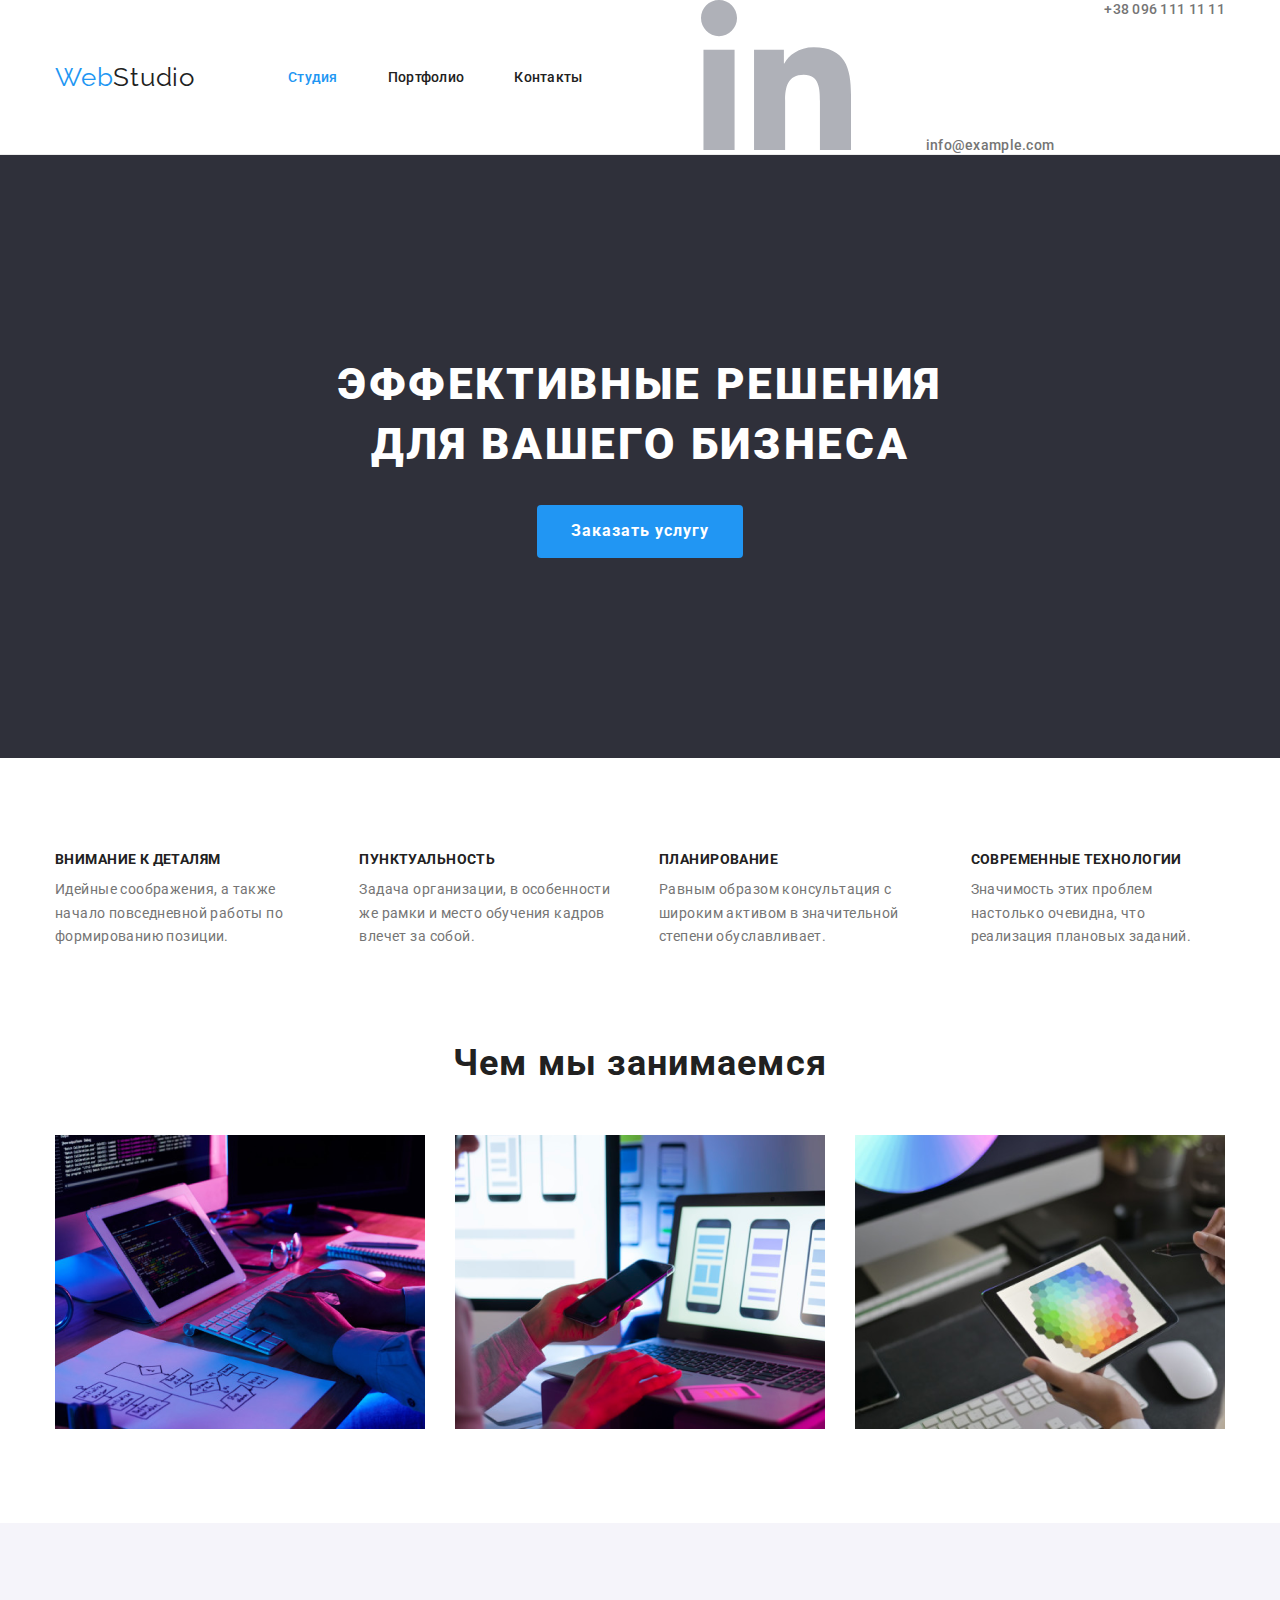
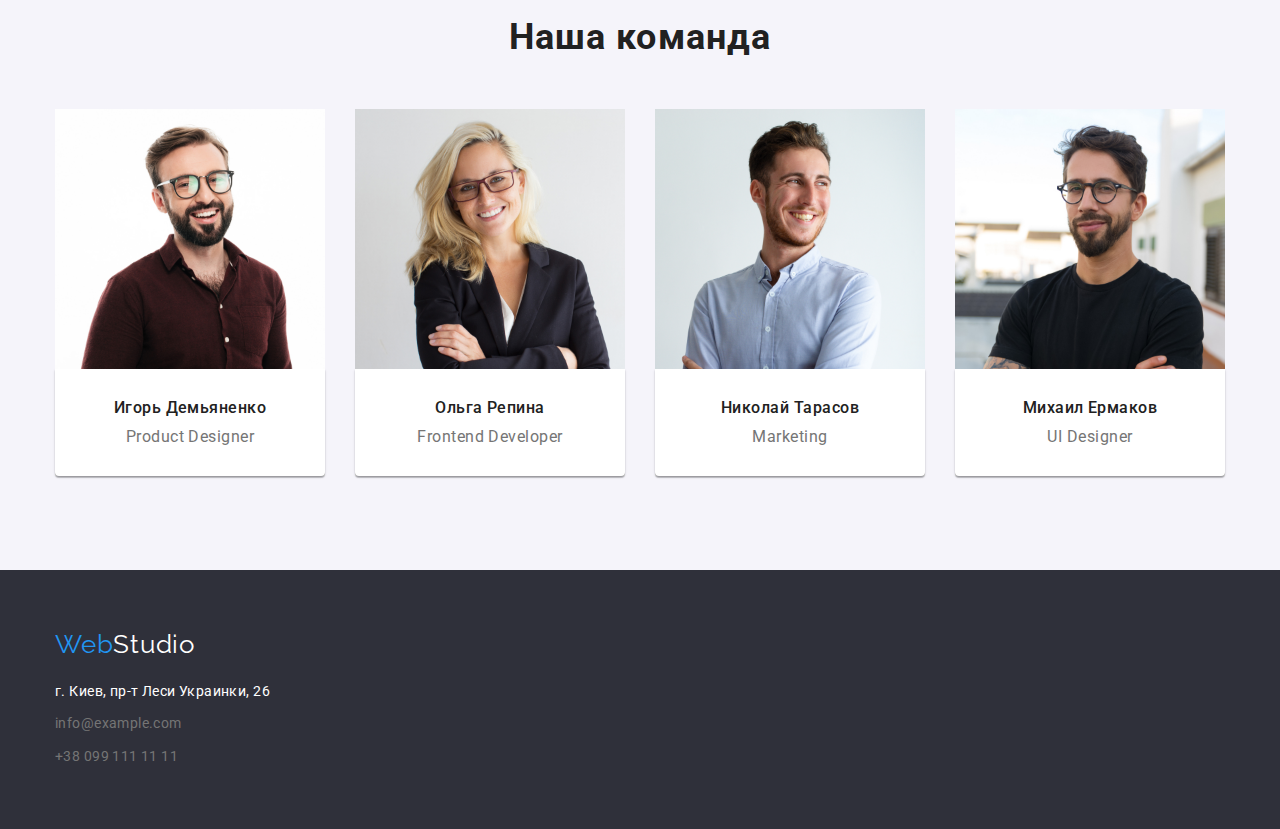
==== commit f464d8b5: "HW4" ====
--- a/index.html
+++ b/index.html
@@ -11,6 +11,7 @@
     <link
         href="https://fonts.googleapis.com/css2?family=Raleway:wght@700&family=Roboto:wght@400;500;700;900&display=swap"
         rel="stylesheet" />
+        
     <link rel="stylesheet" href="./modern-normalize.css" />
     <link rel="stylesheet" href="./CSS/styles.css" />
 </head>
@@ -34,7 +35,12 @@
                 </nav>
                 <ul class="auth-nav">
                     <li class="item">
-                        <a href="mailto:info@example.com" class="link">info@example.com
+                        <a href="mailto:info@example.com" class="link"><svg class="svg-mail icon-contact">
+                          <use href="./img/symbol-defs.svg#icon-linkedin-1">
+
+                          </use>
+        
+                        </svg>info@example.com
                         </a>
                     </li>
                     <li class="item">
--- a/CSS/styles.css
+++ b/CSS/styles.css
@@ -38,7 +38,7 @@
   display: flex;
 }
 .page-header {
-  border-bottom: 1px solid;
+  border-bottom: 1px solid #ececec;
 }
 
 /*logo*/
@@ -383,7 +383,7 @@
   margin-right: auto;
 }
 .element {
-  width: calc((100% - 60px) / 3);
+  width: calc((100% - 90px) / 3);
   margin-right: 30px;
   margin-bottom: 30px;
   border: 1px solid #eeeeee;
